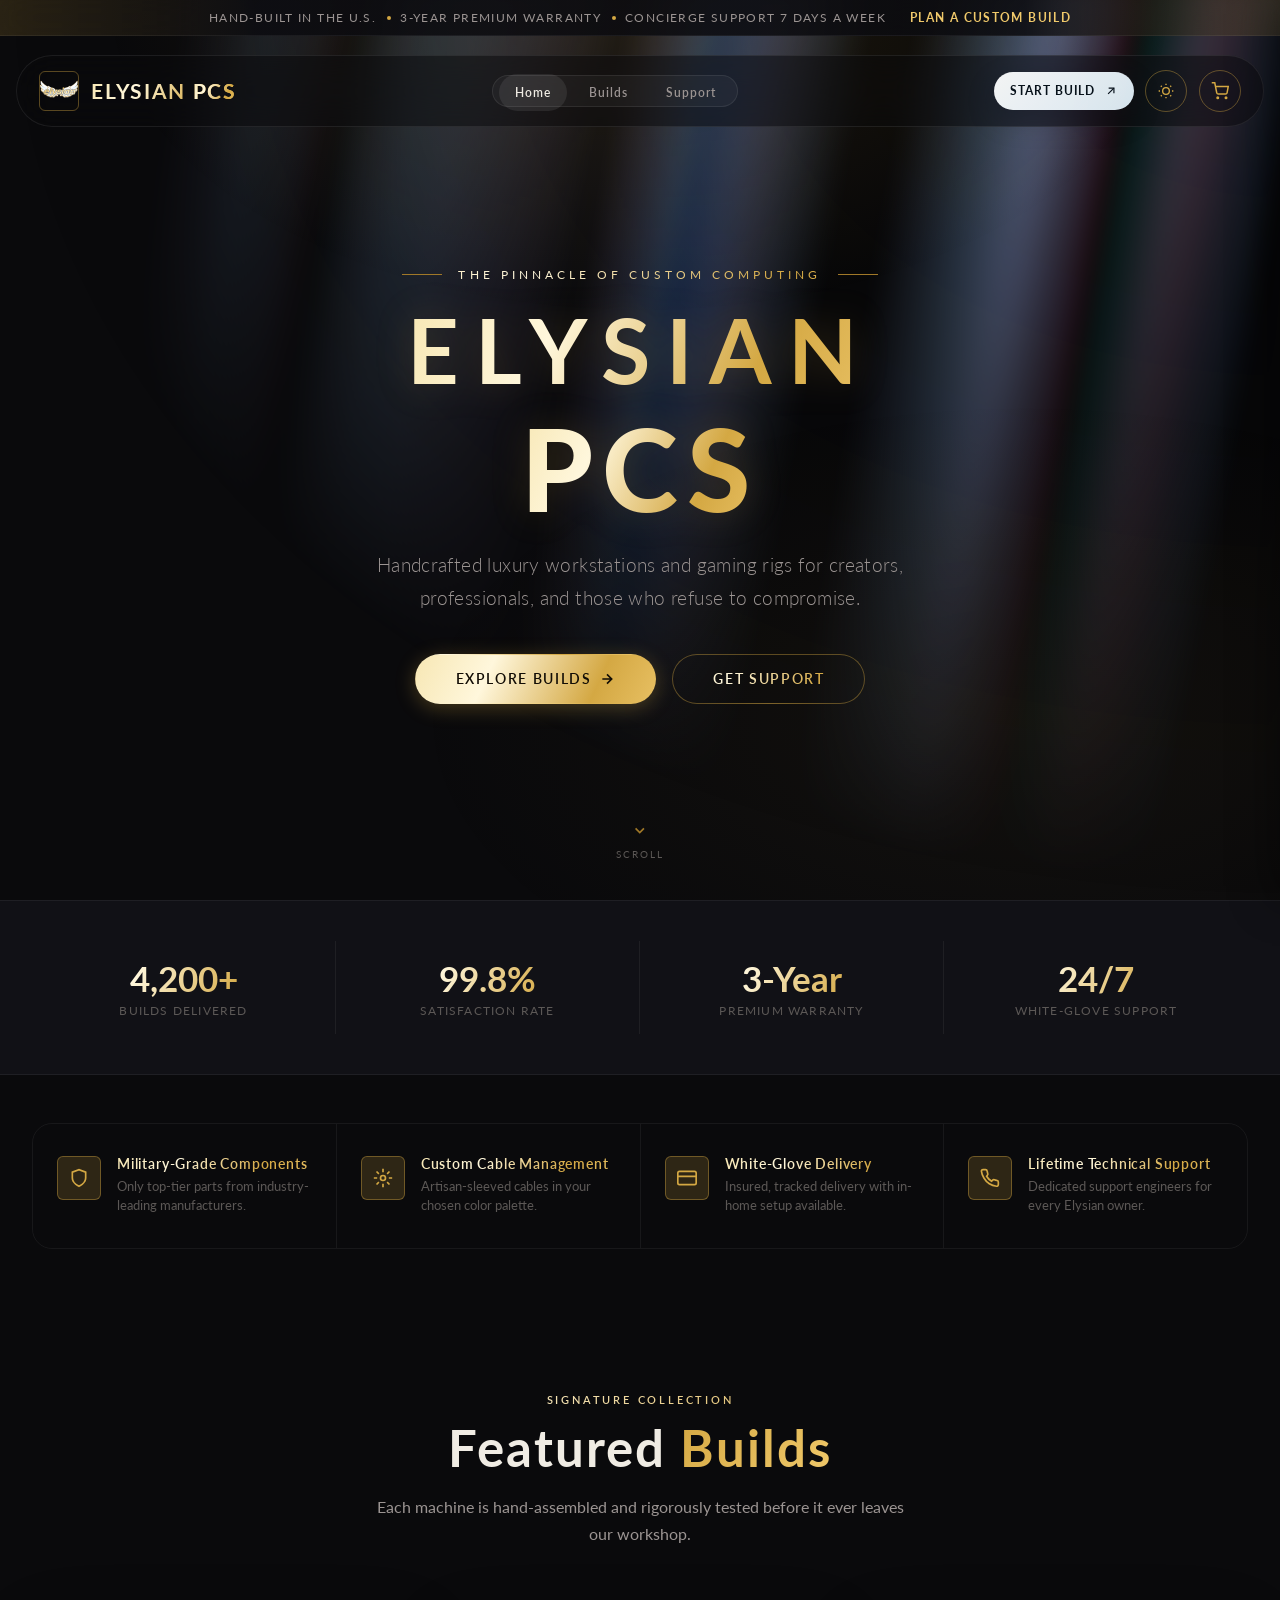
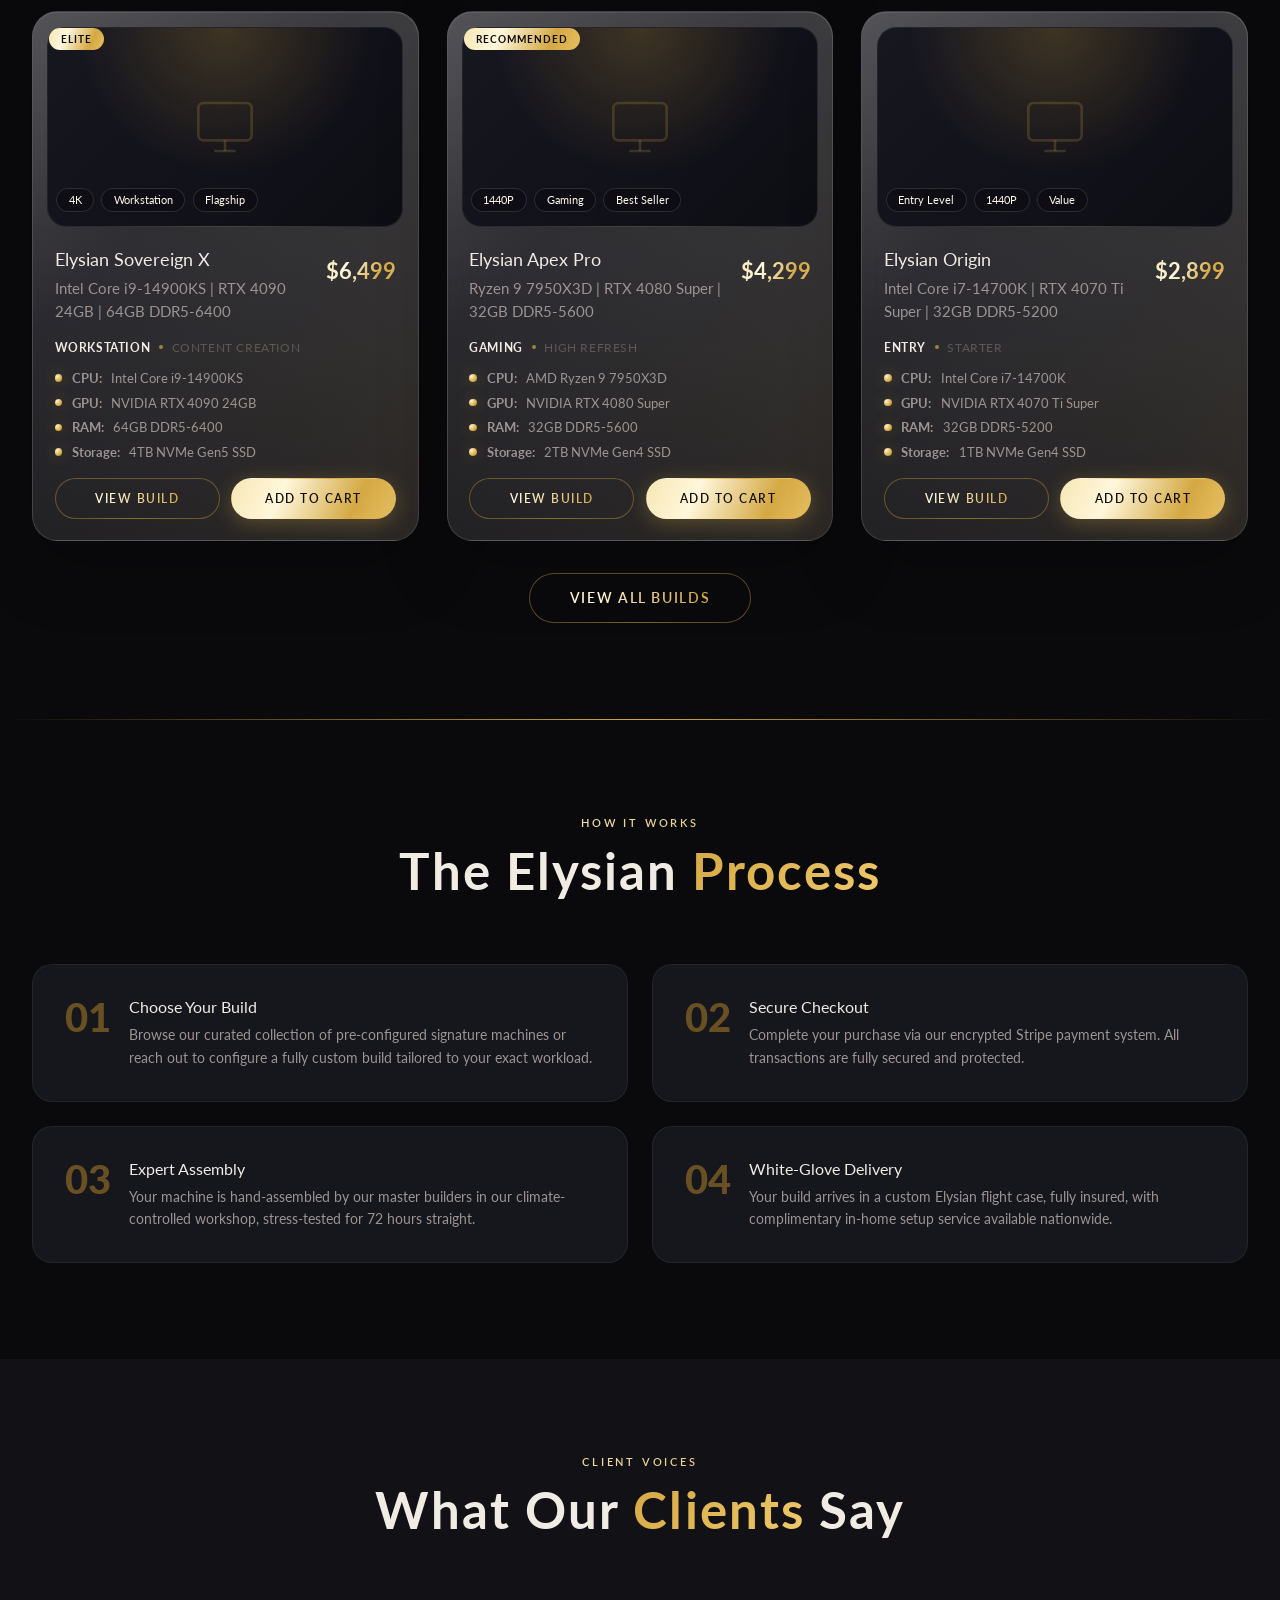
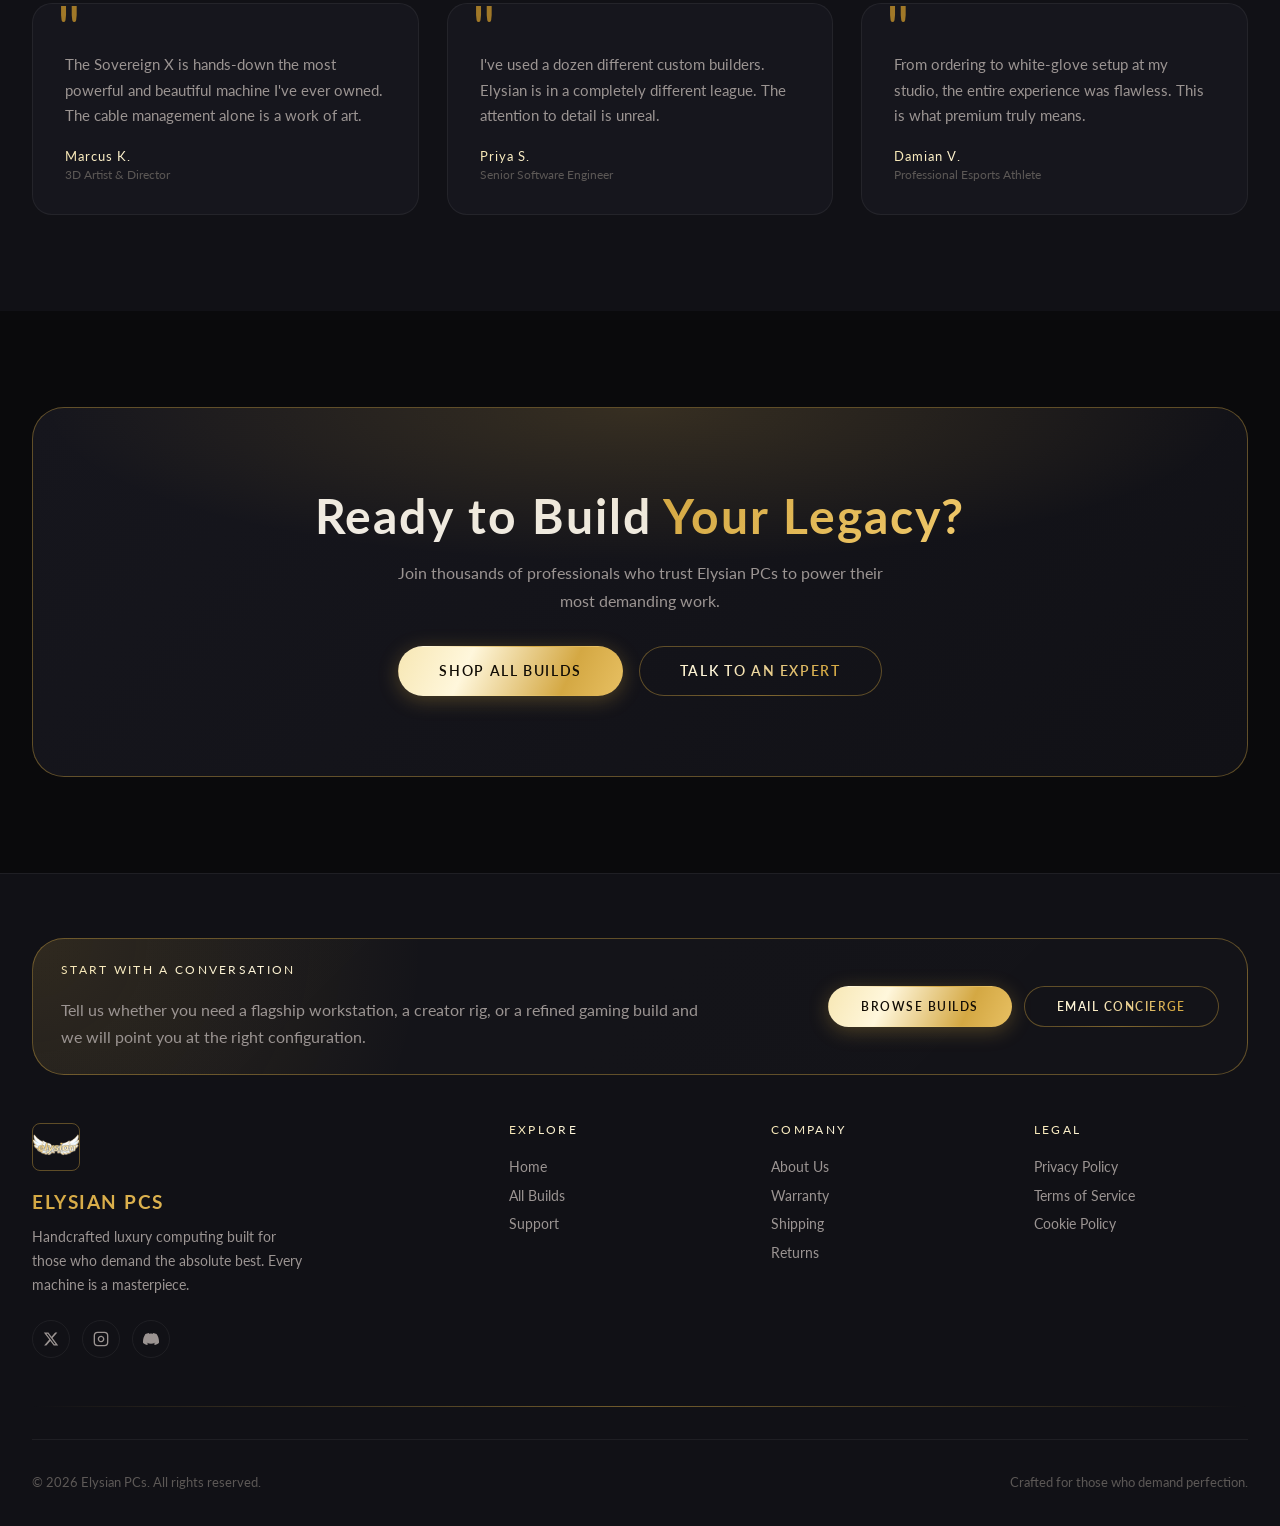
==== files/index.html @ 21370bb6 "Flatten repo root for Pages deployment" ====
<!DOCTYPE html>
<html lang="en" data-theme="dark">
<head>
  <meta charset="UTF-8">
  <meta name="viewport" content="width=device-width, initial-scale=1.0">
  <meta name="description" content="Elysian PCs — Luxury custom computers built for those who demand the absolute best.">
  <title>Elysian PCs — Luxury Custom Computers</title>

  <!-- Fonts -->
  <link rel="preconnect" href="https://fonts.googleapis.com">
  <link rel="preconnect" href="https://fonts.gstatic.com" crossorigin>
  <link href="https://fonts.googleapis.com/css2?family=Lato:wght@400;700;900&display=swap" rel="stylesheet">

  <!-- Animate.css -->
  <link rel="stylesheet" href="https://cdnjs.cloudflare.com/ajax/libs/animate.css/4.1.1/animate.min.css">

  <!-- Styles -->
  <link rel="stylesheet" href="style.css">

  <style>
    /* ── Index-Specific Styles ── */
    .hero { padding-top: 72px; }
    .hero-title-wave {
      display: inline-flex;
      flex-direction: column;
      align-items: center;
      gap: 0.15em;
    }
    .hero-title-wave .hero-title-top,
    .hero-title-wave .hero-title-main {
      display: block;
      background: linear-gradient(115deg, #f7e7b4 0%, #fff7dc 14%, #d4a843 34%, #f2cd74 52%, #8d6818 74%, #fff0c4 100%);
      background-size: 220% 220%;
      -webkit-background-clip: text;
      -webkit-text-fill-color: transparent;
      background-clip: text;
      filter: drop-shadow(0 0 18px rgba(212, 168, 67, 0.18));
      animation: heroWaveGold 8s ease-in-out infinite;
    }
    .hero-title-wave .hero-title-top {
      font-size: clamp(2.7rem, 7vw, 6rem);
      font-weight: 700;
      letter-spacing: 0.18em;
      text-transform: uppercase;
    }
    .hero-title-wave .hero-title-main {
      font-size: clamp(3.4rem, 9vw, 8rem);
      font-weight: 900;
      letter-spacing: 0.08em;
      text-transform: uppercase;
    }
    @keyframes heroWaveGold {
      0% { background-position: 0% 50%; }
      50% { background-position: 100% 50%; }
      100% { background-position: 0% 50%; }
    }

    /* Feature Strip */
    .feature-strip {
      display: flex;
      gap: 0;
    }
    .feature-item {
      flex: 1;
      padding: 2rem 1.5rem;
      border-right: 1px solid var(--border-subtle);
      display: flex;
      align-items: flex-start;
      gap: 1rem;
      transition: background var(--transition);
    }
    .feature-item:last-child { border-right: none; }
    .feature-item:hover { background: var(--bg-card); }
    .feature-icon {
      width: 44px; height: 44px;
      border-radius: var(--radius-sm);
      background: var(--gold-glow);
      border: 1px solid var(--border-gold);
      display: flex; align-items: center; justify-content: center;
      color: var(--gold-pure);
      flex-shrink: 0;
      font-size: 1.1rem;
    }
    .feature-title {
      font-family: var(--font-display);
      font-size: 0.85rem;
      font-weight: 600;
      letter-spacing: 0.06em;
      margin-bottom: 0.3rem;
    }
    .feature-text {
      font-size: 0.82rem;
      color: var(--text-muted);
      line-height: 1.5;
    }

    /* Featured Builds Preview */
    .builds-preview .pc-card {
      max-width: 100%;
      position: relative;
      overflow: hidden;
      border-radius: 1.6rem;
      background:
        linear-gradient(180deg, rgba(255,255,255,0.18), rgba(255,255,255,0.05)),
        var(--bg-glass);
      border: 1px solid rgba(255,255,255,0.16);
      box-shadow:
        0 24px 70px rgba(0,0,0,0.22),
        inset 0 1px 0 rgba(255,255,255,0.08);
      backdrop-filter: blur(18px);
      -webkit-backdrop-filter: blur(18px);
    }
    [data-theme="light"] .builds-preview .pc-card {
      background:
        linear-gradient(180deg, rgba(255,255,255,0.92), rgba(255,255,255,0.7)),
        rgba(255,255,255,0.74);
      border-color: rgba(122, 90, 18, 0.16);
      box-shadow:
        0 18px 52px rgba(148, 116, 38, 0.12),
        inset 0 1px 0 rgba(255,255,255,0.6);
    }
    .builds-preview .pc-card::before {
      content: '';
      position: absolute;
      inset: 0;
      background: linear-gradient(135deg, rgba(255,255,255,0.12), transparent 35%, rgba(212,168,67,0.08) 100%);
      pointer-events: none;
    }
    .builds-preview .pc-card-media {
      position: relative;
      padding: 0.9rem 0.9rem 0;
    }
    .builds-preview .pc-card-visual {
      width: 100%;
      aspect-ratio: 16 / 9;
      border-radius: 1.2rem;
      overflow: hidden;
      display: flex;
      align-items: center;
      justify-content: center;
      border: 1px solid rgba(255,255,255,0.08);
      background:
        radial-gradient(circle at top, rgba(212,168,67,0.22), transparent 55%),
        linear-gradient(135deg,#171720,#0d0d14);
    }
    [data-theme="light"] .builds-preview .pc-card-visual {
      border-color: rgba(122, 90, 18, 0.14);
      background:
        radial-gradient(circle at top, rgba(212,168,67,0.18), transparent 55%),
        linear-gradient(135deg,#fcf5e7,#efe3c4);
    }
    .builds-preview .pc-card-tags {
      position: absolute;
      left: 1.45rem;
      bottom: 0.95rem;
      z-index: 11;
      display: flex;
      flex-wrap: wrap;
      gap: 0.45rem;
      max-width: calc(100% - 3rem);
    }
    .builds-preview .pc-card-tag {
      display: inline-flex;
      align-items: center;
      justify-content: center;
      padding: 0.34rem 0.72rem;
      border-radius: 999px;
      border: 1px solid rgba(255,255,255,0.12);
      background: rgba(12, 10, 16, 0.45);
      color: #fff8ea;
      font-size: 0.7rem;
      line-height: 1;
      backdrop-filter: blur(8px);
    }
    [data-theme="light"] .builds-preview .pc-card-tag {
      background: rgba(255,255,255,0.7);
      color: #5d430f;
      border-color: rgba(122, 90, 18, 0.12);
    }
    .builds-preview .pc-card .card-body {
      position: relative;
      z-index: 2;
      padding: 1.35rem;
      display: flex;
      flex-direction: column;
      gap: 0.95rem;
    }
    .builds-preview .pc-card-topline {
      display: flex;
      gap: 1rem;
      justify-content: space-between;
      align-items: flex-start;
    }
    .builds-preview .pc-card-summary {
      margin: 0.45rem 0 0;
      font-size: 0.93rem;
      line-height: 1.55;
      color: var(--text-secondary);
      display: -webkit-box;
      -webkit-line-clamp: 2;
      -webkit-box-orient: vertical;
      overflow: hidden;
    }
    .builds-preview .pc-card-meta {
      display: flex;
      flex-wrap: wrap;
      align-items: center;
      gap: 0.55rem;
      padding-top: 0.1rem;
      font-size: 0.74rem;
      color: var(--text-muted);
      letter-spacing: 0.05em;
      text-transform: uppercase;
    }
    .builds-preview .pc-card-category {
      font-weight: 700;
      color: var(--text-primary);
    }
    .builds-preview .pc-card-meta-dot {
      width: 4px;
      height: 4px;
      border-radius: 50%;
      background: rgba(212,168,67,0.7);
    }
    .builds-preview .pc-card-specs {
      list-style: none;
      margin: 0;
      display: grid;
      gap: 0.55rem;
    }
    .builds-preview .pc-card-specs li {
      margin: 0;
      padding: 0;
      display: flex;
      align-items: center;
      gap: 0.6rem;
      font-size: 0.84rem;
      color: var(--text-secondary);
    }
    .builds-preview .pc-card-specs li::before {
      content: '';
      width: 0.48rem;
      height: 0.48rem;
      border-radius: 999px;
      background: radial-gradient(circle at 30% 30%, #fff3cf 0%, var(--gold-pure) 65%, #8b6508 100%);
      box-shadow: 0 0 14px rgba(212,168,67,0.35);
      flex-shrink: 0;
    }
    .builds-preview .pc-card-actions {
      display: flex;
      gap: 0.7rem;
      margin-top: 0.15rem;
    }
    .builds-preview .pc-card-actions .btn {
      flex: 1;
      justify-content: center;
    }

    /* Testimonials */
    .testimonial {
      background: var(--bg-card);
      border: 1px solid var(--border-subtle);
      border-radius: var(--radius-lg);
      padding: 2rem;
      position: relative;
      transition: all var(--transition);
    }
    .testimonial:hover { border-color: var(--border-gold); transform: translateY(-4px); }
    .testimonial::before {
      content: '"';
      position: absolute;
      top: -0.5rem; left: 1.5rem;
      font-family: var(--font-display);
      font-size: 4rem;
      color: var(--gold-dim);
      line-height: 1;
    }
    .testimonial-text {
      font-size: 0.93rem;
      color: var(--text-secondary);
      line-height: 1.7;
      margin-bottom: 1.25rem;
      padding-top: 1rem;
    }
    .testimonial-author {
      font-family: var(--font-display);
      font-size: 0.8rem;
      color: var(--gold-pure);
      letter-spacing: 0.08em;
    }
    .testimonial-role {
      font-size: 0.75rem;
      color: var(--text-muted);
      margin-top: 0.2rem;
    }

    /* CTA Banner */
    .cta-banner {
      background: linear-gradient(135deg, var(--bg-card) 0%, var(--bg-secondary) 100%);
      border: 1px solid var(--border-gold);
      border-radius: var(--radius-xl);
      padding: 5rem 4rem;
      text-align: center;
      position: relative;
      overflow: hidden;
    }
    .cta-banner::before {
      content: '';
      position: absolute;
      inset: 0;
      background: radial-gradient(ellipse 70% 60% at 50% 0%, var(--gold-glow) 0%, transparent 70%);
      pointer-events: none;
    }
    .cta-banner h2 { font-size: clamp(1.8rem, 4vw, 3rem); margin-bottom: 1rem; }
    .cta-banner p { color: var(--text-secondary); max-width: 500px; margin: 0 auto 2rem; }

    /* Process Steps */
    .process-step {
      display: flex;
      gap: 1.5rem;
      align-items: flex-start;
      padding: 2rem;
      background: var(--bg-card);
      border-radius: var(--radius-lg);
      border: 1px solid var(--border-subtle);
      transition: all var(--transition);
    }
    .process-step:hover { border-color: var(--border-gold); }
    .step-number {
      font-family: var(--font-display);
      font-size: 2.5rem;
      font-weight: 900;
      color: var(--gold-dim);
      line-height: 1;
      flex-shrink: 0;
      width: 2.5rem;
      opacity: 0.6;
    }
    .step-title {
      font-family: var(--font-display);
      font-size: 1rem;
      margin-bottom: 0.5rem;
    }
    .step-text { font-size: 0.87rem; color: var(--text-secondary); line-height: 1.6; }
    @media (max-width: 640px) {
      .builds-preview .pc-card-topline {
        flex-direction: column;
      }
      .builds-preview .pc-card-actions {
        flex-direction: column;
      }
    }
  </style>
</head>
<body>

<!-- Injected Partials (nav, loader, cart, particles) -->
<div id="nav-slot"></div>

<div class="page-wrapper">

  <!-- ════════════════════════════════════
       HERO
       ════════════════════════════════════ -->
  <section class="hero">
    <div class="hero-bg-gradient"></div>
    <div class="hero-content animate__animated animate__fadeIn">
      <div class="hero-eyebrow">The Pinnacle of Custom Computing</div>
      <h1 class="hero-title hero-title-wave">
        <span class="hero-title-top">Elysian</span>
        <span class="hero-title-main">Pcs</span>
      </h1>
      <p class="hero-subtitle">
        Handcrafted luxury workstations and gaming rigs for creators, professionals, and those who refuse to compromise.
      </p>
      <div class="hero-actions">
        <a href="builds.html" class="btn btn-primary btn-lg animate__animated animate__slideInUp animate__delay-1s">
          Explore Builds
          <svg width="16" height="16" viewBox="0 0 24 24" fill="none" stroke="currentColor" stroke-width="2.5"><path d="M5 12h14M12 5l7 7-7 7"/></svg>
        </a>
        <a href="support.html" class="btn btn-outline btn-lg animate__animated animate__slideInUp animate__delay-1s">
          Get Support
        </a>
      </div>
    </div>
    <div class="scroll-indicator">
      <svg width="20" height="20" viewBox="0 0 24 24" fill="none" stroke="currentColor" stroke-width="2">
        <path d="M7 10l5 5 5-5"/>
      </svg>
      Scroll
    </div>
  </section>

  <!-- ════════════════════════════════════
       STATS BAR
       ════════════════════════════════════ -->
  <div class="stats-bar reveal">
    <div class="container">
      <div class="stats-grid">
        <div class="stat-item">
          <span class="stat-number">4,200+</span>
          <span class="stat-label">Builds Delivered</span>
        </div>
        <div class="stat-item">
          <span class="stat-number">99.8%</span>
          <span class="stat-label">Satisfaction Rate</span>
        </div>
        <div class="stat-item">
          <span class="stat-number">3-Year</span>
          <span class="stat-label">Premium Warranty</span>
        </div>
        <div class="stat-item">
          <span class="stat-number">24/7</span>
          <span class="stat-label">White-Glove Support</span>
        </div>
      </div>
    </div>
  </div>

  <!-- ════════════════════════════════════
       FEATURE STRIP
       ════════════════════════════════════ -->
  <div class="container reveal" style="margin: 3rem auto;">
    <div class="feature-strip" style="border:1px solid var(--border-subtle); border-radius: var(--radius-lg); overflow:hidden;">
      <div class="feature-item">
        <div class="feature-icon">
          <svg width="20" height="20" viewBox="0 0 24 24" fill="none" stroke="currentColor" stroke-width="2"><path d="M12 22s8-4 8-10V5l-8-3-8 3v7c0 6 8 10 8 10z"/></svg>
        </div>
        <div>
          <div class="feature-title">Military-Grade Components</div>
          <div class="feature-text">Only top-tier parts from industry-leading manufacturers.</div>
        </div>
      </div>
      <div class="feature-item">
        <div class="feature-icon">
          <svg width="20" height="20" viewBox="0 0 24 24" fill="none" stroke="currentColor" stroke-width="2"><circle cx="12" cy="12" r="3"/><path d="M12 1v4M12 19v4M4.22 4.22l2.83 2.83M16.95 16.95l2.83 2.83M1 12h4M19 12h4M4.22 19.78l2.83-2.83M16.95 7.05l2.83-2.83"/></svg>
        </div>
        <div>
          <div class="feature-title">Custom Cable Management</div>
          <div class="feature-text">Artisan-sleeved cables in your chosen color palette.</div>
        </div>
      </div>
      <div class="feature-item">
        <div class="feature-icon">
          <svg width="20" height="20" viewBox="0 0 24 24" fill="none" stroke="currentColor" stroke-width="2"><rect x="1" y="4" width="22" height="16" rx="2" ry="2"/><line x1="1" y1="10" x2="23" y2="10"/></svg>
        </div>
        <div>
          <div class="feature-title">White-Glove Delivery</div>
          <div class="feature-text">Insured, tracked delivery with in-home setup available.</div>
        </div>
      </div>
      <div class="feature-item">
        <div class="feature-icon">
          <svg width="20" height="20" viewBox="0 0 24 24" fill="none" stroke="currentColor" stroke-width="2"><path d="M22 16.92v3a2 2 0 0 1-2.18 2 19.79 19.79 0 0 1-8.63-3.07A19.5 19.5 0 0 1 4.69 12 19.79 19.79 0 0 1 1.61 3.56 2 2 0 0 1 3.58 2h3a2 2 0 0 1 2 1.72c.127.96.361 1.903.7 2.81a2 2 0 0 1-.45 2.11L7.91 9.91a16 16 0 0 0 6 6l1.27-1.27a2 2 0 0 1 2.11-.45c.907.339 1.85.573 2.81.7A2 2 0 0 1 22 16.92z"/></svg>
        </div>
        <div>
          <div class="feature-title">Lifetime Technical Support</div>
          <div class="feature-text">Dedicated support engineers for every Elysian owner.</div>
        </div>
      </div>
    </div>
  </div>

  <!-- ════════════════════════════════════
       FEATURED BUILDS
       ════════════════════════════════════ -->
  <section class="section builds-preview">
    <div class="container">
      <div class="section-header reveal">
        <span class="section-eyebrow">Signature Collection</span>
        <h2 class="section-title">Featured <span class="text-gold">Builds</span></h2>
        <p class="section-subtitle">Each machine is hand-assembled and rigorously tested before it ever leaves our workshop.</p>
      </div>

      <div class="grid-3" id="featured-builds-grid">
        <!-- Placeholder cards until KV data loads -->
        <div class="card pc-card reveal delay-1">
          <div class="pc-card-media">
            <div class="pc-card-visual">
              <svg width="64" height="64" viewBox="0 0 24 24" fill="none" stroke="rgba(212,168,67,0.2)" stroke-width="1"><rect x="2" y="3" width="20" height="14" rx="2"/><line x1="8" y1="21" x2="16" y2="21"/><line x1="12" y1="17" x2="12" y2="21"/></svg>
            </div>
            <div class="pc-card-tags">
              <span class="pc-card-tag">4K</span>
              <span class="pc-card-tag">Workstation</span>
              <span class="pc-card-tag">Flagship</span>
            </div>
          </div>
          <div class="pc-card-badge">Elite</div>
          <div class="card-body">
            <div class="pc-card-topline">
              <div>
                <div class="pc-card-title">Elysian Sovereign X</div>
                <p class="pc-card-summary">Intel Core i9-14900KS | RTX 4090 24GB | 64GB DDR5-6400</p>
              </div>
              <div class="pc-card-price">$6,499</div>
            </div>
            <div class="pc-card-meta">
              <span class="pc-card-category">Workstation</span>
              <span class="pc-card-meta-dot"></span>
              <span>Content Creation</span>
            </div>
            <ul class="pc-card-specs">
              <li><strong>CPU:</strong> Intel Core i9-14900KS</li>
              <li><strong>GPU:</strong> NVIDIA RTX 4090 24GB</li>
              <li><strong>RAM:</strong> 64GB DDR5-6400</li>
              <li><strong>Storage:</strong> 4TB NVMe Gen5 SSD</li>
            </ul>
            <div class="pc-card-actions">
              <a href="builds.html" class="btn btn-outline btn-full">View Build</a>
              <button class="btn btn-primary btn-full" onclick="Cart.add({id:'sovereign-x',name:'Elysian Sovereign X',price:6499})">
                Add to Cart
              </button>
            </div>
          </div>
        </div>

        <div class="card pc-card reveal delay-2">
          <div class="pc-card-media">
            <div class="pc-card-visual">
              <svg width="64" height="64" viewBox="0 0 24 24" fill="none" stroke="rgba(212,168,67,0.2)" stroke-width="1"><rect x="2" y="3" width="20" height="14" rx="2"/><line x1="8" y1="21" x2="16" y2="21"/><line x1="12" y1="17" x2="12" y2="21"/></svg>
            </div>
            <div class="pc-card-tags">
              <span class="pc-card-tag">1440P</span>
              <span class="pc-card-tag">Gaming</span>
              <span class="pc-card-tag">Best Seller</span>
            </div>
          </div>
          <div class="pc-card-badge">Recommended</div>
          <div class="card-body">
            <div class="pc-card-topline">
              <div>
                <div class="pc-card-title">Elysian Apex Pro</div>
                <p class="pc-card-summary">Ryzen 9 7950X3D | RTX 4080 Super | 32GB DDR5-5600</p>
              </div>
              <div class="pc-card-price">$4,299</div>
            </div>
            <div class="pc-card-meta">
              <span class="pc-card-category">Gaming</span>
              <span class="pc-card-meta-dot"></span>
              <span>High Refresh</span>
            </div>
            <ul class="pc-card-specs">
              <li><strong>CPU:</strong> AMD Ryzen 9 7950X3D</li>
              <li><strong>GPU:</strong> NVIDIA RTX 4080 Super</li>
              <li><strong>RAM:</strong> 32GB DDR5-5600</li>
              <li><strong>Storage:</strong> 2TB NVMe Gen4 SSD</li>
            </ul>
            <div class="pc-card-actions">
              <a href="builds.html" class="btn btn-outline btn-full">View Build</a>
              <button class="btn btn-primary btn-full" onclick="Cart.add({id:'apex-pro',name:'Elysian Apex Pro',price:4299})">
                Add to Cart
              </button>
            </div>
          </div>
        </div>

        <div class="card pc-card reveal delay-3">
          <div class="pc-card-media">
            <div class="pc-card-visual">
              <svg width="64" height="64" viewBox="0 0 24 24" fill="none" stroke="rgba(212,168,67,0.2)" stroke-width="1"><rect x="2" y="3" width="20" height="14" rx="2"/><line x1="8" y1="21" x2="16" y2="21"/><line x1="12" y1="17" x2="12" y2="21"/></svg>
            </div>
            <div class="pc-card-tags">
              <span class="pc-card-tag">Entry Level</span>
              <span class="pc-card-tag">1440P</span>
              <span class="pc-card-tag">Value</span>
            </div>
          </div>
          <div class="card-body">
            <div class="pc-card-topline">
              <div>
                <div class="pc-card-title">Elysian Origin</div>
                <p class="pc-card-summary">Intel Core i7-14700K | RTX 4070 Ti Super | 32GB DDR5-5200</p>
              </div>
              <div class="pc-card-price">$2,899</div>
            </div>
            <div class="pc-card-meta">
              <span class="pc-card-category">Entry</span>
              <span class="pc-card-meta-dot"></span>
              <span>Starter</span>
            </div>
            <ul class="pc-card-specs">
              <li><strong>CPU:</strong> Intel Core i7-14700K</li>
              <li><strong>GPU:</strong> NVIDIA RTX 4070 Ti Super</li>
              <li><strong>RAM:</strong> 32GB DDR5-5200</li>
              <li><strong>Storage:</strong> 1TB NVMe Gen4 SSD</li>
            </ul>
            <div class="pc-card-actions">
              <a href="builds.html" class="btn btn-outline btn-full">View Build</a>
              <button class="btn btn-primary btn-full" onclick="Cart.add({id:'origin',name:'Elysian Origin',price:2899})">
                Add to Cart
              </button>
            </div>
          </div>
        </div>
      </div>

      <div class="text-center mt-4 reveal">
        <a href="builds.html" class="btn btn-outline btn-lg">View All Builds</a>
      </div>
    </div>
  </section>

  <div class="gold-divider container reveal"></div>

  <!-- ════════════════════════════════════
       PROCESS
       ════════════════════════════════════ -->
  <section class="section">
    <div class="container">
      <div class="section-header reveal">
        <span class="section-eyebrow">How It Works</span>
        <h2 class="section-title">The Elysian <span class="text-gold">Process</span></h2>
      </div>
      <div class="grid-2" style="gap:1.5rem;">
        <div class="process-step reveal delay-1">
          <div class="step-number">01</div>
          <div>
            <div class="step-title">Choose Your Build</div>
            <div class="step-text">Browse our curated collection of pre-configured signature machines or reach out to configure a fully custom build tailored to your exact workload.</div>
          </div>
        </div>
        <div class="process-step reveal delay-2">
          <div class="step-number">02</div>
          <div>
            <div class="step-title">Secure Checkout</div>
            <div class="step-text">Complete your purchase via our encrypted Stripe payment system. All transactions are fully secured and protected.</div>
          </div>
        </div>
        <div class="process-step reveal delay-3">
          <div class="step-number">03</div>
          <div>
            <div class="step-title">Expert Assembly</div>
            <div class="step-text">Your machine is hand-assembled by our master builders in our climate-controlled workshop, stress-tested for 72 hours straight.</div>
          </div>
        </div>
        <div class="process-step reveal delay-4">
          <div class="step-number">04</div>
          <div>
            <div class="step-title">White-Glove Delivery</div>
            <div class="step-text">Your build arrives in a custom Elysian flight case, fully insured, with complimentary in-home setup service available nationwide.</div>
          </div>
        </div>
      </div>
    </div>
  </section>

  <!-- ════════════════════════════════════
       TESTIMONIALS
       ════════════════════════════════════ -->
  <section class="section" style="background: var(--bg-secondary);">
    <div class="container">
      <div class="section-header reveal">
        <span class="section-eyebrow">Client Voices</span>
        <h2 class="section-title">What Our <span class="text-gold">Clients</span> Say</h2>
      </div>
      <div class="grid-3">
        <div class="testimonial reveal delay-1">
          <p class="testimonial-text">The Sovereign X is hands-down the most powerful and beautiful machine I've ever owned. The cable management alone is a work of art.</p>
          <div class="testimonial-author">Marcus K.</div>
          <div class="testimonial-role">3D Artist & Director</div>
        </div>
        <div class="testimonial reveal delay-2">
          <p class="testimonial-text">I've used a dozen different custom builders. Elysian is in a completely different league. The attention to detail is unreal.</p>
          <div class="testimonial-author">Priya S.</div>
          <div class="testimonial-role">Senior Software Engineer</div>
        </div>
        <div class="testimonial reveal delay-3">
          <p class="testimonial-text">From ordering to white-glove setup at my studio, the entire experience was flawless. This is what premium truly means.</p>
          <div class="testimonial-author">Damian V.</div>
          <div class="testimonial-role">Professional Esports Athlete</div>
        </div>
      </div>
    </div>
  </section>

  <!-- ════════════════════════════════════
       CTA BANNER
       ════════════════════════════════════ -->
  <section class="section">
    <div class="container reveal">
      <div class="cta-banner">
        <h2>Ready to Build <span class="text-gold">Your Legacy?</span></h2>
        <p>Join thousands of professionals who trust Elysian PCs to power their most demanding work.</p>
        <div class="hero-actions">
          <a href="builds.html" class="btn btn-primary btn-lg">Shop All Builds</a>
          <a href="support.html" class="btn btn-outline btn-lg">Talk to an Expert</a>
        </div>
      </div>
    </div>
  </section>

</div><!-- /page-wrapper -->

<!-- Footer -->
<div id="footer-slot"></div>

<!-- Scripts -->
<script src="partials.js"></script>
<script src="main.js"></script>
</body>
</html>
---- files/style.css ----
/* ============================================================
   ELYSIAN PCS — GLOBAL STYLESHEET
   Dark & Gold Luxury Theme Framework
   ============================================================ */

@import url('https://fonts.googleapis.com/css2?family=Lato:wght@400;700;900&display=swap');

/* ── CSS Variables ── */
:root {
  /* Core Palette — Dark Mode (default) */
  --bg-primary:     #0a0a0c;
  --bg-secondary:   #111116;
  --bg-card:        #16161d;
  --bg-card-hover:  #1c1c26;
  --bg-glass:       rgba(22, 22, 29, 0.72);

  --gold-pure:      #d4a843;
  --gold-light:     #f0c96b;
  --gold-dim:       #a07828;
  --gold-glow:      rgba(212, 168, 67, 0.18);
  --gold-border:    rgba(212, 168, 67, 0.35);

  --text-primary:   #f0ece4;
  --text-secondary: #9b9492;
  --text-muted:     #5c5856;

  --accent-red:     #c0392b;
  --accent-blue:    #2980b9;
  --success:        #27ae60;

  /* Surfaces */
  --border-subtle:  rgba(255,255,255,0.06);
  --border-gold:    rgba(212, 168, 67, 0.4);
  --shadow-deep:    0 24px 80px rgba(0,0,0,0.7);
  --shadow-card:    0 8px 32px rgba(0,0,0,0.5);
  --shadow-gold:    0 0 40px rgba(212, 168, 67, 0.25);

  /* Typography */
  --font-display:   'Lato', sans-serif;
  --font-body:      'Lato', sans-serif;

  /* Transitions */
  --ease-gold:      cubic-bezier(0.23, 1, 0.32, 1);
  --transition:     0.3s var(--ease-gold);

  /* Radii */
  --radius-sm:      6px;
  --radius-md:      12px;
  --radius-lg:      20px;
  --radius-xl:      32px;
}

/* ── Light Mode Override ── */
[data-theme="light"] {
  --bg-primary:     #f5f0e8;
  --bg-secondary:   #ede8de;
  --bg-card:        #ffffff;
  --bg-card-hover:  #faf6ef;
  --bg-glass:       rgba(255, 252, 245, 0.85);

  --gold-pure:      #b8860b;
  --gold-light:     #d4a843;
  --gold-dim:       #8b6508;
  --gold-glow:      rgba(184, 134, 11, 0.12);
  --gold-border:    rgba(184, 134, 11, 0.3);

  --text-primary:   #1a1710;
  --text-secondary: #5a5248;
  --text-muted:     #9b9186;

  --border-subtle:  rgba(0,0,0,0.08);
  --border-gold:    rgba(184, 134, 11, 0.35);
  --shadow-deep:    0 24px 80px rgba(0,0,0,0.15);
  --shadow-card:    0 8px 32px rgba(0,0,0,0.08);
  --shadow-gold:    0 0 40px rgba(184, 134, 11, 0.15);
}

[data-theme="light"] .site-ribbon {
  background: linear-gradient(90deg, rgba(184, 134, 11, 0.14), rgba(255,255,255,0.92) 18%, rgba(255,255,255,0.92) 82%, rgba(184, 134, 11, 0.14));
  border-bottom-color: rgba(0,0,0,0.08);
}

[data-theme="light"] .navbar {
  background: rgba(255,255,255,0.72);
  border-color: rgba(0,0,0,0.08);
  box-shadow: 0 18px 60px rgba(65, 44, 15, 0.08);
}

[data-theme="light"] .nav-links {
  background: rgba(184, 134, 11, 0.08);
  border-color: rgba(184, 134, 11, 0.14);
}

[data-theme="light"] .nav-links a:hover,
[data-theme="light"] .nav-links a.active {
  background: rgba(255,255,255,0.92);
  color: var(--text-primary);
}

[data-theme="light"] .theme-toggle,
[data-theme="light"] .cart-btn {
  background: rgba(255,255,255,0.88);
  color: var(--gold-dim);
}

[data-theme="light"] .footer-topband {
  background:
    radial-gradient(circle at top left, rgba(184, 134, 11, 0.14), transparent 32%),
    linear-gradient(135deg, rgba(255,255,255,0.9), rgba(255,255,255,0.72));
}

/* ── Reset & Base ── */
*, *::before, *::after { box-sizing: border-box; margin: 0; padding: 0; }

html {
  scroll-behavior: smooth;
  font-size: 16px;
}

body {
  font-family: var(--font-body);
  background-color: var(--bg-primary);
  color: var(--text-primary);
  min-height: 100vh;
  overflow-x: hidden;
  transition: background-color 0.4s ease, color 0.4s ease;
}

/* ── Aurora Background ── */
#aurora-bg {
  position: fixed;
  inset: 0;
  width: 100%;
  height: 100%;
  pointer-events: none;
  z-index: 0;
  overflow: hidden;
}

/* The animated layer */
#aurora-layer {
  position: absolute;
  inset: -10px;
  opacity: 0.45;
  will-change: transform;
  filter: blur(10px);

  /* Dark mode aurora (default) */
  background-image:
    repeating-linear-gradient(
      100deg,
      #000 0%, #000 7%,
      transparent 10%, transparent 12%,
      #000 16%
    ),
    repeating-linear-gradient(
      100deg,
      #3b82f6 10%,   /* blue-500  */
      #a5b4fc 15%,   /* indigo-300 */
      #93c5fd 20%,   /* blue-300  */
      #c4b5fd 25%,   /* violet-200 */
      #60a5fa 30%    /* blue-400  */
    );
  background-size: 300%, 200%;
  background-position: 50% 50%, 50% 50%;
  animation: aurora 60s linear infinite;

  /* Mask: strong top-right fade like the component */
  -webkit-mask-image: radial-gradient(ellipse at 100% 0%, black 10%, transparent 70%);
  mask-image: radial-gradient(ellipse at 100% 0%, black 10%, transparent 70%);
}

/* After layer — blends for depth */
#aurora-layer::after {
  content: '';
  position: absolute;
  inset: 0;
  background-image:
    repeating-linear-gradient(
      100deg,
      #000 0%, #000 7%,
      transparent 10%, transparent 12%,
      #000 16%
    ),
    repeating-linear-gradient(
      100deg,
      #3b82f6 10%,
      #a5b4fc 15%,
      #93c5fd 20%,
      #c4b5fd 25%,
      #60a5fa 30%
    );
  background-size: 200%, 100%;
  background-attachment: fixed;
  animation: aurora 60s linear infinite;
  mix-blend-mode: difference;
}

/* ── Light mode aurora ── */
[data-theme="light"] #aurora-layer {
  opacity: 0.25;
  filter: blur(10px) invert(1);
  background-image:
    repeating-linear-gradient(
      100deg,
      #fff 0%, #fff 7%,
      transparent 10%, transparent 12%,
      #fff 16%
    ),
    repeating-linear-gradient(
      100deg,
      #3b82f6 10%,
      #a5b4fc 15%,
      #93c5fd 20%,
      #c4b5fd 25%,
      #60a5fa 30%
    );
}

[data-theme="light"] #aurora-layer::after {
  background-image:
    repeating-linear-gradient(
      100deg,
      #fff 0%, #fff 7%,
      transparent 10%, transparent 12%,
      #fff 16%
    ),
    repeating-linear-gradient(
      100deg,
      #3b82f6 10%,
      #a5b4fc 15%,
      #93c5fd 20%,
      #c4b5fd 25%,
      #60a5fa 30%
    );
}

/* ── Keyframes ── */
@keyframes aurora {
  from { background-position: 50% 50%, 50% 50%; }
  to   { background-position: 350% 50%, 350% 50%; }
}

/* ── Page Wrapper ── */
.page-wrapper {
  position: relative;
  z-index: 1;
}

.site-ribbon {
  position: fixed;
  top: 0;
  left: 0;
  right: 0;
  z-index: 1100;
  border-bottom: 1px solid var(--border-subtle);
  background:
    linear-gradient(90deg, rgba(212, 168, 67, 0.16), rgba(12, 12, 16, 0.88) 20%, rgba(12, 12, 16, 0.88) 80%, rgba(212, 168, 67, 0.16));
  backdrop-filter: blur(18px);
  -webkit-backdrop-filter: blur(18px);
}

.site-ribbon-inner {
  max-width: 1280px;
  margin: 0 auto;
  padding: 0.7rem 2rem;
  display: flex;
  align-items: center;
  justify-content: center;
  gap: 1.5rem;
  flex-wrap: wrap;
  color: var(--text-secondary);
  font-size: 0.72rem;
  letter-spacing: 0.12em;
  text-transform: uppercase;
}

.site-ribbon-inner span {
  position: relative;
}

.site-ribbon-inner span:not(:first-child)::before {
  content: '';
  position: absolute;
  left: -0.8rem;
  top: 50%;
  width: 4px;
  height: 4px;
  border-radius: 50%;
  background: var(--gold-pure);
  transform: translateY(-50%);
}

.site-ribbon-inner a {
  color: var(--gold-light);
  font-weight: 700;
}

/* ── Scrollbar ── */
::-webkit-scrollbar { width: 6px; }
::-webkit-scrollbar-track { background: var(--bg-primary); }
::-webkit-scrollbar-thumb { background: var(--gold-dim); border-radius: 3px; }
::-webkit-scrollbar-thumb:hover { background: var(--gold-pure); }

/* ── Typography ── */
h1, h2, h3, h4 {
  font-family: var(--font-display);
  font-weight: 700;
  line-height: 1.15;
  letter-spacing: 0.04em;
}

p { line-height: 1.7; }

a {
  color: var(--gold-pure);
  text-decoration: none;
  transition: color var(--transition);
}
a:hover { color: var(--gold-light); }

/* ── Gold Gradient Text ── */
.text-gold {
  background: linear-gradient(135deg, var(--gold-pure), var(--gold-light));
  -webkit-background-clip: text;
  -webkit-text-fill-color: transparent;
  background-clip: text;
}

[data-theme="light"] .text-gold {
  background: linear-gradient(135deg, #7b5a12, #c8951b, #f0c96b);
  -webkit-background-clip: text;
  -webkit-text-fill-color: transparent;
  background-clip: text;
}

:root {
  --gold-wave-gradient: linear-gradient(115deg, #f7e7b4 0%, #fff7dc 14%, #d4a843 34%, #f2cd74 52%, #8d6818 74%, #fff0c4 100%);
}

[data-theme="light"] {
  --gold-wave-gradient: linear-gradient(115deg, #6f5311 0%, #a97912 18%, #d4a843 42%, #f2cd74 64%, #7b5a12 82%, #fff3cf 100%);
}

@keyframes goldWaveShift {
  0% { background-position: 0% 50%; }
  50% { background-position: 100% 50%; }
  100% { background-position: 0% 50%; }
}
/* ── Dividers ── */
.gold-divider {
  height: 1px;
  background: linear-gradient(90deg, transparent, var(--gold-pure), transparent);
  margin: 2rem 0;
  opacity: 0.5;
}

/* ============================================================
   NAVIGATION
   ============================================================ */
.navbar {
  position: fixed;
  top: 41px; left: 0; right: 0;
  z-index: 1000;
  padding: 0 1.4rem;
  height: 72px;
  display: flex;
  align-items: center;
  justify-content: space-between;
  background: rgba(10, 10, 12, 0.52);
  backdrop-filter: blur(20px) saturate(1.4);
  -webkit-backdrop-filter: blur(20px) saturate(1.4);
  border: 1px solid rgba(255,255,255,0.08);
  border-radius: 999px;
  max-width: min(1280px, calc(100% - 2rem));
  margin: 0.85rem auto 0;
  transition: all var(--transition);
}

.navbar.scrolled {
  height: 60px;
  box-shadow: var(--shadow-deep);
}

.nav-logo {
  display: flex;
  align-items: center;
  gap: 0.75rem;
  font-family: var(--font-display);
  font-size: 1.3rem;
  font-weight: 700;
  color: var(--text-primary);
  letter-spacing: 0.08em;
  text-decoration: none;
}

.nav-logo img {
  width: 40px;
  height: 40px;
  object-fit: contain;
  border-radius: 6px;
  border: 1px solid var(--border-gold);
}

.nav-logo span { color: var(--gold-pure); }

.nav-links {
  display: flex;
  align-items: center;
  gap: 0.4rem;
  list-style: none;
  padding: 0.35rem;
  border-radius: 999px;
  border: 1px solid rgba(255,255,255,0.08);
  background: rgba(255,255,255,0.04);
}

.nav-links a {
  font-family: var(--font-body);
  font-size: 0.75rem;
  font-weight: 600;
  letter-spacing: 0.08em;
  color: var(--text-secondary);
  position: relative;
  padding: 0.7rem 1rem;
  border-radius: 999px;
  transition: color var(--transition);
}

.nav-links a::after {
  display: none;
}

.nav-links a:hover,
.nav-links a.active {
  color: var(--text-primary);
  background: rgba(255,255,255,0.08);
}

.nav-actions {
  display: flex;
  align-items: center;
  gap: 0.7rem;
}

.nav-cta {
  display: inline-flex;
  align-items: center;
  gap: 0.55rem;
  padding: 0.72rem 1rem;
  border-radius: 999px;
  background: linear-gradient(135deg, rgba(255,255,255,0.95), rgba(230, 246, 255, 0.92));
  color: #07111a;
  font-size: 0.75rem;
  font-weight: 700;
  letter-spacing: 0.08em;
  text-transform: uppercase;
  box-shadow: 0 10px 30px rgba(0,0,0,0.2);
}

.nav-cta:hover {
  color: #07111a;
  transform: translateY(-1px);
}

/* Theme Toggle */
.theme-toggle {
  width: 42px; height: 42px;
  border-radius: 50%;
  border: 1px solid var(--border-gold);
  background: transparent;
  color: var(--gold-pure);
  cursor: pointer;
  display: flex; align-items: center; justify-content: center;
  font-size: 1.1rem;
  transition: all var(--transition);
}
.theme-toggle:hover {
  background: var(--gold-glow);
  box-shadow: var(--shadow-gold);
}

/* Cart Button */
.cart-btn {
  position: relative;
  width: 42px; height: 42px;
  border-radius: 50%;
  border: 1px solid var(--border-gold);
  background: transparent;
  color: var(--gold-pure);
  cursor: pointer;
  display: flex; align-items: center; justify-content: center;
  font-size: 1.1rem;
  transition: all var(--transition);
}
.cart-btn:hover { background: var(--gold-glow); }
.cart-count {
  position: absolute;
  top: -4px; right: -4px;
  width: 18px; height: 18px;
  background: var(--gold-pure);
  color: var(--bg-primary);
  border-radius: 50%;
  font-size: 0.65rem;
  font-weight: 700;
  display: flex; align-items: center; justify-content: center;
  font-family: var(--font-body);
}

/* Hamburger */
.nav-hamburger {
  display: none;
  flex-direction: column;
  gap: 5px;
  cursor: pointer;
  background: none;
  border: none;
  padding: 4px;
}
.nav-hamburger span {
  display: block;
  width: 24px; height: 2px;
  background: var(--gold-pure);
  border-radius: 2px;
  transition: all var(--transition);
}

/* Mobile Nav */
.nav-mobile {
  display: none;
  position: fixed;
  top: 72px; left: 0; right: 0;
  background: var(--bg-glass);
  backdrop-filter: blur(20px);
  border-bottom: 1px solid var(--border-gold);
  z-index: 999;
  padding: 1.5rem 2rem;
  flex-direction: column;
  gap: 1.5rem;
}
.nav-mobile.open { display: flex; }
.nav-mobile a {
  font-family: var(--font-display);
  font-size: 0.9rem;
  letter-spacing: 0.1em;
  color: var(--text-secondary);
  text-transform: uppercase;
}

/* ============================================================
   BUTTONS — Neon Edition
   Inspired by neon-button component (class-variance-authority)
   Base: rounded-full, relative, overflow-hidden, neon sweep spans
   ============================================================ */

/* ── Base ── */
.btn {
  display: inline-flex;
  align-items: center;
  justify-content: center;
  gap: 0.5rem;
  padding: 0.75rem 2rem;
  border-radius: 100px;              /* rounded-full */
  font-family: var(--font-display);
  font-size: 0.78rem;
  font-weight: 600;
  letter-spacing: 0.12em;
  text-transform: uppercase;
  cursor: pointer;
  transition: all 0.25s cubic-bezier(0.23, 1, 0.32, 1);
  border: 1px solid transparent;
  outline: none;
  position: relative;
  overflow: visible;                 /* allow neon glow to bleed */
  text-decoration: none;
}

/* ── Neon sweep: top edge ── */
.btn::before {
  content: '';
  position: absolute;
  top: 0;
  left: 12.5%;                       /* w-3/4 centered */
  width: 75%;
  height: 1px;
  border-radius: 1px;
  background: linear-gradient(
    90deg,
    transparent,
    var(--btn-neon, rgba(212,168,67,0.9)),
    transparent
  );
  opacity: 0;
  transition: opacity 0.5s ease;
  pointer-events: none;
  z-index: 1;
}

/* ── Neon sweep: bottom edge ── */
.btn::after {
  content: '';
  position: absolute;
  bottom: -1px;
  left: 12.5%;
  width: 75%;
  height: 1px;
  border-radius: 1px;
  background: linear-gradient(
    90deg,
    transparent,
    var(--btn-neon, rgba(212,168,67,0.9)),
    transparent
  );
  opacity: 0.3;
  transition: opacity 0.5s ease;
  pointer-events: none;
  z-index: 1;
}

.btn:hover::before { opacity: 1; }
.btn:hover::after  { opacity: 0.5; }

/* ── Primary — Gold solid ── */
.btn-primary {
  --btn-neon: rgba(255, 220, 120, 0.95);
  background: linear-gradient(135deg, var(--gold-dim), var(--gold-pure));
  color: var(--bg-primary);
  border-color: transparent;
  box-shadow: 0 4px 20px rgba(212, 168, 67, 0.3);
}
.btn-primary:hover {
  background: linear-gradient(135deg, var(--gold-pure), var(--gold-light));
  box-shadow:
    0 8px 32px rgba(212, 168, 67, 0.5),
    0 0 60px rgba(212, 168, 67, 0.15);
  transform: translateY(-2px);
}

/* ── Outline — Gold ghost ── */
.btn-outline {
  --btn-neon: rgba(212, 168, 67, 0.9);
  background: rgba(212, 168, 67, 0.04);
  color: var(--gold-pure);
  border-color: var(--border-gold);
}
.btn-outline:hover {
  background: rgba(212, 168, 67, 0.08);
  border-color: var(--gold-pure);
  box-shadow: 0 0 40px rgba(212, 168, 67, 0.12);
  transform: translateY(-2px);
}

/* ── Ghost — subtle ── */
.btn-ghost {
  --btn-neon: rgba(212, 168, 67, 0.6);
  background: transparent;
  color: var(--text-secondary);
  border-color: var(--border-subtle);
}
.btn-ghost:hover {
  border-color: var(--border-gold);
  color: var(--gold-pure);
  background: var(--gold-glow);
}

/* ── Danger ── */
.btn-danger {
  --btn-neon: rgba(255, 100, 80, 0.9);
  background: var(--accent-red);
  color: #fff;
  border-color: transparent;
}
.btn-danger:hover {
  box-shadow: 0 0 30px rgba(192, 57, 43, 0.4);
}

/* ── Sizes ── */
.btn-lg  { padding: 1rem 2.5rem;    font-size: 0.85rem; }
.btn-sm  { padding: 0.5rem 1.25rem; font-size: 0.72rem; }
.btn-full { width: 100%; }

/* ── Disabled ── */
.btn:disabled {
  opacity: 0.5;
  pointer-events: none;
}

/* ============================================================
   CARDS
   ============================================================ */
.card {
  background: var(--bg-card);
  border: 1px solid var(--border-subtle);
  border-radius: var(--radius-lg);
  overflow: hidden;
  transition: all var(--transition);
}

.card:hover {
  background: var(--bg-card-hover);
  border-color: var(--border-gold);
  transform: translateY(-4px);
  box-shadow: var(--shadow-card), var(--shadow-gold);
}

.card-body { padding: 1.75rem; }

/* PC Product Card */
.pc-card {
  position: relative;
  cursor: pointer;
}

.pc-card-image {
  width: 100%;
  height: 240px;
  object-fit: cover;
  display: block;
  transition: transform 0.6s var(--ease-gold);
}
.pc-card:hover .pc-card-image { transform: scale(1.04); }

.pc-card-badge {
  position: absolute;
  top: 1rem; left: 1rem;
  background: linear-gradient(135deg, var(--gold-dim), var(--gold-pure));
  color: var(--bg-primary);
  font-family: var(--font-display);
  font-size: 0.62rem;
  font-weight: 700;
  letter-spacing: 0.1em;
  text-transform: uppercase;
  padding: 0.3rem 0.75rem;
  border-radius: 20px;
}

.pc-card-title {
  font-family: var(--font-display);
  font-size: 1.1rem;
  margin-bottom: 0.3rem;
  color: var(--text-primary);
}

.pc-card-price {
  font-family: var(--font-display);
  font-size: 1.4rem;
  font-weight: 700;
  color: var(--gold-pure);
  margin: 0.5rem 0;
}

.pc-card-specs {
  list-style: none;
  margin: 0.75rem 0 1.25rem;
}
.pc-card-specs li {
  font-size: 0.82rem;
  color: var(--text-secondary);
  padding: 0.2rem 0;
  display: flex;
  align-items: center;
  gap: 0.5rem;
}
.pc-card-specs li::before {
  content: '▸';
  color: var(--gold-dim);
  font-size: 0.65rem;
}

/* ============================================================
   FORMS
   ============================================================ */
.form-group {
  display: flex;
  flex-direction: column;
  gap: 0.4rem;
  margin-bottom: 1.25rem;
}

.form-label {
  font-family: var(--font-display);
  font-size: 0.7rem;
  font-weight: 600;
  letter-spacing: 0.12em;
  text-transform: uppercase;
  color: var(--text-secondary);
}

.form-control {
  padding: 0.85rem 1.1rem;
  background: var(--bg-secondary);
  border: 1px solid var(--border-subtle);
  border-radius: var(--radius-sm);
  color: var(--text-primary);
  font-family: var(--font-body);
  font-size: 0.92rem;
  transition: all var(--transition);
  outline: none;
  width: 100%;
}

.form-control:focus {
  border-color: var(--gold-pure);
  background: var(--bg-card);
  box-shadow: 0 0 0 3px var(--gold-glow);
}

.form-control::placeholder { color: var(--text-muted); }

textarea.form-control {
  resize: vertical;
  min-height: 120px;
}

select.form-control {
  cursor: pointer;
  appearance: none;
  background-image: url("data:image/svg+xml,%3Csvg xmlns='http://www.w3.org/2000/svg' width='12' height='12' viewBox='0 0 12 12'%3E%3Cpath fill='%23d4a843' d='M6 8L1 3h10z'/%3E%3C/svg%3E");
  background-repeat: no-repeat;
  background-position: right 1rem center;
}

/* ============================================================
   SECTIONS & LAYOUT
   ============================================================ */
.container {
  max-width: 1280px;
  margin: 0 auto;
  padding: 0 2rem;
}

.section {
  padding: 6rem 0;
}

.section-header {
  text-align: center;
  margin-bottom: 4rem;
}

.section-eyebrow {
  font-family: var(--font-display);
  font-size: 0.7rem;
  font-weight: 600;
  letter-spacing: 0.25em;
  text-transform: uppercase;
  color: var(--gold-pure);
  display: block;
  margin-bottom: 0.75rem;
}

.section-title {
  font-size: clamp(2rem, 4vw, 3.2rem);
  color: var(--text-primary);
  margin-bottom: 1rem;
}

.section-subtitle {
  font-size: 1rem;
  color: var(--text-secondary);
  max-width: 540px;
  margin: 0 auto;
}

/* Grid Layouts */
.grid-3 {
  display: grid;
  grid-template-columns: repeat(3, 1fr);
  gap: 1.75rem;
}

.grid-2 {
  display: grid;
  grid-template-columns: repeat(2, 1fr);
  gap: 1.75rem;
}

.grid-4 {
  display: grid;
  grid-template-columns: repeat(4, 1fr);
  gap: 1.5rem;
}

/* ============================================================
   HERO
   ============================================================ */
.hero {
  min-height: 100vh;
  display: flex;
  align-items: center;
  justify-content: center;
  position: relative;
  overflow: hidden;
}

.hero-bg-gradient {
  position: absolute;
  inset: 0;
  background:
    radial-gradient(ellipse 60% 50% at 50% 0%, rgba(212, 168, 67, 0.12) 0%, transparent 70%),
    radial-gradient(ellipse 80% 60% at 80% 80%, rgba(212, 168, 67, 0.05) 0%, transparent 60%);
  pointer-events: none;
}

.hero-content {
  text-align: center;
  position: relative;
  z-index: 2;
  padding: 0 1.5rem;
}

.hero-eyebrow {
  font-family: var(--font-display);
  font-size: 0.72rem;
  letter-spacing: 0.35em;
  text-transform: uppercase;
  color: var(--gold-pure);
  margin-bottom: 1.5rem;
  display: flex;
  align-items: center;
  justify-content: center;
  gap: 1rem;
}
.hero-eyebrow::before, .hero-eyebrow::after {
  content: '';
  width: 40px; height: 1px;
  background: var(--gold-dim);
}

.hero-title {
  font-size: clamp(3rem, 8vw, 7rem);
  font-weight: 900;
  line-height: 1.0;
  margin-bottom: 1.5rem;
  letter-spacing: -0.01em;
}

.hero-subtitle {
  font-size: clamp(1rem, 2vw, 1.2rem);
  color: var(--text-secondary);
  max-width: 580px;
  margin: 0 auto 2.5rem;
  font-weight: 300;
  letter-spacing: 0.02em;
}

.hero-actions {
  display: flex;
  gap: 1rem;
  justify-content: center;
  flex-wrap: wrap;
}

/* Scroll indicator */
.scroll-indicator {
  position: absolute;
  bottom: 2.5rem;
  left: 50%;
  transform: translateX(-50%);
  display: flex;
  flex-direction: column;
  align-items: center;
  gap: 0.5rem;
  color: var(--text-muted);
  font-size: 0.65rem;
  letter-spacing: 0.2em;
  text-transform: uppercase;
  font-family: var(--font-display);
  animation: scrollBounce 2s infinite;
}
.scroll-indicator svg { color: var(--gold-dim); }
@keyframes scrollBounce {
  0%, 100% { transform: translateX(-50%) translateY(0); }
  50% { transform: translateX(-50%) translateY(8px); }
}

/* ============================================================
   STATS / SPECS ROW
   ============================================================ */
.stats-bar {
  background: var(--bg-secondary);
  border-top: 1px solid var(--border-subtle);
  border-bottom: 1px solid var(--border-subtle);
  padding: 2.5rem 0;
}

.stats-grid {
  display: grid;
  grid-template-columns: repeat(4, 1fr);
  gap: 0;
  text-align: center;
}

.stat-item {
  padding: 1rem 2rem;
  border-right: 1px solid var(--border-subtle);
}
.stat-item:last-child { border-right: none; }

.stat-number {
  font-family: var(--font-display);
  font-size: 2.2rem;
  font-weight: 700;
  color: var(--gold-pure);
  display: block;
}

.stat-label {
  font-size: 0.75rem;
  color: var(--text-muted);
  letter-spacing: 0.1em;
  text-transform: uppercase;
  margin-top: 0.25rem;
}

/* ============================================================
   CART SIDEBAR — shadcn-inspired, theme-aware
   ============================================================ */
.cart-overlay {
  position: fixed;
  inset: 0;
  background: rgba(0,0,0,0.55);
  z-index: 2000;
  opacity: 0;
  pointer-events: none;
  transition: opacity 0.3s ease;
  backdrop-filter: blur(2px);
}
.cart-overlay.open { opacity: 1; pointer-events: all; }

.cart-sidebar {
  position: fixed;
  top: 0; right: 0;
  width: 420px;
  max-width: 96vw;
  height: 100vh;
  background: var(--bg-card);
  border-left: 1px solid var(--border-gold);
  z-index: 2001;
  transform: translateX(100%);
  transition: transform 0.4s cubic-bezier(0.23, 1, 0.32, 1);
  display: flex;
  flex-direction: column;
  box-shadow: -8px 0 40px rgba(0,0,0,0.4);
}
.cart-sidebar.open { transform: translateX(0); }

/* ── Header ── */
.cart-header {
  padding: 1.4rem 1.6rem;
  display: flex;
  align-items: center;
  justify-content: space-between;
  flex-shrink: 0;
}
.cart-header-left {
  display: flex;
  align-items: center;
  gap: 0.6rem;
}
.cart-header h3 {
  font-family: var(--font-display);
  font-size: 1.05rem;
  font-weight: 700;
  letter-spacing: 0.05em;
  color: var(--text-primary);
}
.cart-item-count-label {
  font-size: 0.75rem;
  color: var(--text-muted);
  font-family: var(--font-body);
}

/* ── Divider ── */
.cart-divider {
  height: 1px;
  background: var(--border-subtle);
  flex-shrink: 0;
  margin: 0;
}

/* ── Close button ── */
.cart-close {
  width: 32px; height: 32px;
  border-radius: 6px;
  border: 1px solid var(--border-subtle);
  background: none;
  color: var(--text-secondary);
  cursor: pointer;
  display: flex; align-items: center; justify-content: center;
  transition: all var(--transition);
}
.cart-close:hover {
  border-color: var(--border-gold);
  color: var(--gold-pure);
  background: var(--gold-glow);
}

/* ── Scrollable item list ── */
.cart-items {
  flex: 1;
  overflow-y: auto;
  padding: 1rem 1.6rem;
  display: flex;
  flex-direction: column;
  gap: 0.75rem;
  scrollbar-width: thin;
  scrollbar-color: var(--gold-dim) transparent;
}
.cart-items::-webkit-scrollbar { width: 4px; }
.cart-items::-webkit-scrollbar-thumb { background: var(--gold-dim); border-radius: 2px; }

/* ── Empty state ── */
.cart-empty {
  display: flex;
  flex-direction: column;
  align-items: center;
  justify-content: center;
  flex: 1;
  padding: 3rem 1rem;
  color: var(--text-muted);
  text-align: center;
  min-height: 200px;
}

/* ── Cart Item row ── */
.cart-item {
  display: flex;
  align-items: center;
  gap: 0.9rem;
  padding: 0.85rem 1rem;
  background: var(--bg-secondary);
  border: 1px solid var(--border-subtle);
  border-radius: var(--radius-md);
  transition: border-color var(--transition);
}
.cart-item:hover { border-color: var(--border-gold); }

.cart-item-img-wrap {
  width: 52px; height: 52px;
  border-radius: var(--radius-sm);
  background: var(--bg-card);
  border: 1px solid var(--border-subtle);
  display: flex; align-items: center; justify-content: center;
  flex-shrink: 0;
  overflow: hidden;
}
.cart-item-img-wrap img {
  width: 100%; height: 100%;
  object-fit: cover;
}

.cart-item-info { flex: 1; min-width: 0; }
.cart-item-name {
  font-family: var(--font-display);
  font-size: 0.82rem;
  font-weight: 600;
  color: var(--text-primary);
  white-space: nowrap;
  overflow: hidden;
  text-overflow: ellipsis;
  margin-bottom: 0.2rem;
}
.cart-item-per {
  font-size: 0.75rem;
  color: var(--text-muted);
}

.cart-item-right {
  display: flex;
  flex-direction: column;
  align-items: flex-end;
  gap: 0.4rem;
  flex-shrink: 0;
}
.cart-item-price {
  font-family: var(--font-display);
  font-size: 0.95rem;
  font-weight: 700;
  color: var(--text-primary);
}
.cart-item-remove {
  background: none;
  border: none;
  color: var(--text-muted);
  cursor: pointer;
  padding: 3px;
  border-radius: 4px;
  display: flex; align-items: center; justify-content: center;
  transition: color var(--transition), background var(--transition);
}
.cart-item-remove:hover {
  color: var(--accent-red);
  background: rgba(192,57,43,0.1);
}

/* ── Footer ── */
.cart-footer {
  padding: 0 1.6rem 1.6rem;
  flex-shrink: 0;
}

.cart-totals {
  display: flex;
  flex-direction: column;
  gap: 0.5rem;
}
.cart-totals-row {
  display: flex;
  justify-content: space-between;
  align-items: center;
  font-size: 0.85rem;
  color: var(--text-secondary);
}
.cart-totals-row span:last-child { font-weight: 500; color: var(--text-primary); }

.cart-grand-total {
  font-family: var(--font-display);
  font-size: 1.1rem !important;
  font-weight: 700;
  color: var(--text-primary) !important;
}
.cart-grand-total span:last-child {
  font-size: 1.3rem;
  color: var(--gold-pure) !important;
}

@media (max-width: 480px) { .cart-sidebar { width: 100%; } }

/* ============================================================
   FOOTER
   ============================================================ */
.footer {
  background: var(--bg-secondary);
  border-top: 1px solid var(--border-subtle);
  padding: 4rem 0 2rem;
}

.footer-topband {
  margin-bottom: 3rem;
  padding: 1.5rem 1.75rem;
  border: 1px solid var(--border-gold);
  border-radius: var(--radius-xl);
  background:
    radial-gradient(circle at top left, rgba(212, 168, 67, 0.14), transparent 32%),
    linear-gradient(135deg, rgba(255,255,255,0.02), rgba(255,255,255,0.01));
  display: flex;
  align-items: center;
  justify-content: space-between;
  gap: 1.5rem;
}

.footer-topband p {
  max-width: 640px;
  color: var(--text-secondary);
}

.footer-topband-actions {
  display: flex;
  gap: 0.75rem;
  flex-wrap: wrap;
  justify-content: flex-end;
}

.footer-grid {
  display: grid;
  grid-template-columns: 2fr 1fr 1fr 1fr;
  gap: 3rem;
  margin-bottom: 3rem;
}

.footer-brand img {
  width: 48px;
  height: 48px;
  object-fit: contain;
  border-radius: 8px;
  border: 1px solid var(--border-gold);
  margin-bottom: 1rem;
}

.footer-brand-name {
  font-family: var(--font-display);
  font-size: 1.2rem;
  font-weight: 700;
  letter-spacing: 0.08em;
  margin-bottom: 0.75rem;
}

.footer-brand p {
  font-size: 0.87rem;
  color: var(--text-secondary);
  line-height: 1.7;
  max-width: 280px;
}

.footer-heading {
  font-family: var(--font-display);
  font-size: 0.72rem;
  letter-spacing: 0.2em;
  text-transform: uppercase;
  color: var(--gold-pure);
  margin-bottom: 1.25rem;
}

.footer-links {
  list-style: none;
  display: flex;
  flex-direction: column;
  gap: 0.6rem;
}
.footer-links a {
  font-size: 0.87rem;
  color: var(--text-secondary);
  transition: color var(--transition);
}
.footer-links a:hover { color: var(--gold-pure); }

/* Social Icons */
.social-links {
  display: flex;
  gap: 0.75rem;
  margin-top: 1.5rem;
}

.social-icon {
  width: 38px; height: 38px;
  border-radius: 50%;
  border: 1px solid var(--border-subtle);
  display: flex; align-items: center; justify-content: center;
  font-size: 1rem;
  transition: all var(--transition);
  color: var(--text-secondary);
  text-decoration: none;
}

.social-icon.twitter:hover { border-color: #1d9bf0; color: #1d9bf0; background: rgba(29,155,240,0.1); }
.social-icon.instagram:hover { border-color: #e1306c; color: #e1306c; background: rgba(225,48,108,0.1); }
.social-icon.discord:hover { border-color: #5865f2; color: #5865f2; background: rgba(88,101,242,0.1); }

.footer-bottom {
  padding-top: 2rem;
  border-top: 1px solid var(--border-subtle);
  display: flex;
  justify-content: space-between;
  align-items: center;
  flex-wrap: wrap;
  gap: 1rem;
}

.footer-bottom p { font-size: 0.8rem; color: var(--text-muted); }

/* ============================================================
   TOAST NOTIFICATIONS
   ============================================================ */
.toast-container {
  position: fixed;
  bottom: 2rem;
  right: 2rem;
  z-index: 3000;
  display: flex;
  flex-direction: column;
  gap: 0.75rem;
}

.toast {
  padding: 1rem 1.5rem;
  background: var(--bg-card);
  border: 1px solid var(--border-gold);
  border-radius: var(--radius-md);
  box-shadow: var(--shadow-card);
  display: flex;
  align-items: center;
  gap: 0.75rem;
  min-width: 280px;
  font-size: 0.87rem;
  animation: toastIn 0.4s var(--ease-gold);
}

.toast.success .toast-icon { color: var(--success); }
.toast.error .toast-icon { color: var(--accent-red); }
.toast.info .toast-icon { color: var(--gold-pure); }

@keyframes toastIn {
  from { opacity: 0; transform: translateX(100px); }
  to { opacity: 1; transform: translateX(0); }
}

@keyframes toastOut {
  from { opacity: 1; transform: translateX(0); }
  to { opacity: 0; transform: translateX(100px); }
}

/* ============================================================
   PAGE LOADER
   ============================================================ */
.page-loader {
  position: fixed;
  inset: 0;
  background: var(--bg-primary);
  z-index: 9999;
  display: flex;
  flex-direction: column;
  align-items: center;
  justify-content: center;
  gap: 1.5rem;
  transition: opacity 0.5s ease, visibility 0.5s ease;
}
.page-loader.hidden { opacity: 0; visibility: hidden; }

.loader-logo {
  width: 64px; height: 64px;
  border-radius: 12px;
  border: 1px solid var(--border-gold);
  object-fit: contain;
  animation: logoGlow 1.5s ease-in-out infinite alternate;
}
@keyframes logoGlow {
  from { box-shadow: 0 0 20px var(--gold-glow); }
  to   { box-shadow: 0 0 60px rgba(212,168,67,0.4); }
}

.loader-bar {
  width: 120px; height: 2px;
  background: var(--bg-secondary);
  border-radius: 2px;
  overflow: hidden;
}
.loader-bar-fill {
  height: 100%;
  background: linear-gradient(90deg, var(--gold-dim), var(--gold-pure));
  border-radius: 2px;
  animation: loaderFill 1.5s ease-in-out infinite;
}
@keyframes loaderFill {
  0% { width: 0%; margin-left: 0; }
  50% { width: 70%; margin-left: 0; }
  100% { width: 0%; margin-left: 100%; }
}

/* ============================================================
   GOLD WAVE OVERRIDES
   Apply the animated hero gold treatment across the site,
   but keep cart sidebar and checkout controls on their
   original styling.
   ============================================================ */

.btn-primary:not(#btn-checkout) {
  background-image: var(--gold-wave-gradient);
  background-size: 220% 220%;
  animation: goldWaveShift 8s ease-in-out infinite;
  color: #120d05;
}

.btn-primary:not(#btn-checkout):hover {
  background-position: 100% 50%;
}

.btn-outline,
.btn-ghost,
.nav-logo span,
.pc-card-price,
.section-eyebrow,
.hero-eyebrow,
.feature-title,
.testimonial-author,
.contact-label,
.stat-number,
.footer-heading {
  background-image: var(--gold-wave-gradient);
  background-size: 220% 220%;
  animation: goldWaveShift 8s ease-in-out infinite;
  -webkit-background-clip: text;
  -webkit-text-fill-color: transparent;
  background-clip: text;
}

.btn-outline,
.btn-ghost {
  position: relative;
}

.nav-logo span {
  display: inline-block;
}

.btn-outline span,
.btn-ghost span {
  position: relative;
  z-index: 1;
}

.btn-outline svg,
.btn-ghost svg {
  color: var(--gold-pure);
}

.btn-outline:hover,
.btn-ghost:hover,
.pc-card-price:hover,
.pc-card-badge:hover {
  background-position: 100% 50%;
}

.pc-card-badge {
  background-image: var(--gold-wave-gradient);
  background-size: 220% 220%;
  animation: goldWaveShift 8s ease-in-out infinite;
}

#btn-checkout,
.cart-sidebar .pc-card-price,
.cart-sidebar .section-eyebrow,
.cart-sidebar .hero-eyebrow,
.cart-sidebar .feature-title,
.cart-sidebar .testimonial-author,
.cart-sidebar .contact-label,
.cart-sidebar .stat-number,
.cart-sidebar .footer-heading {
  animation: none;
  background-image: none;
  -webkit-text-fill-color: initial;
}

/* ============================================================
   MODAL
   ============================================================ */
.modal-overlay {
  position: fixed;
  inset: 0;
  background: rgba(0,0,0,0.7);
  z-index: 2500;
  display: flex;
  align-items: center;
  justify-content: center;
  opacity: 0;
  pointer-events: none;
  transition: opacity var(--transition);
  padding: 1.5rem;
}
.modal-overlay.open { opacity: 1; pointer-events: all; }

.modal {
  background: var(--bg-card);
  border: 1px solid var(--border-gold);
  border-radius: var(--radius-xl);
  padding: 2.5rem;
  width: 100%;
  max-width: 540px;
  box-shadow: var(--shadow-deep);
  transform: scale(0.92);
  transition: transform 0.4s var(--ease-gold);
}
.modal-overlay.open .modal { transform: scale(1); }

.modal-header {
  display: flex;
  align-items: center;
  justify-content: space-between;
  margin-bottom: 1.75rem;
}
.modal-title {
  font-family: var(--font-display);
  font-size: 1.1rem;
  letter-spacing: 0.08em;
}

/* ============================================================
   UTILITY CLASSES
   ============================================================ */
.mt-1 { margin-top: 0.5rem; }
.mt-2 { margin-top: 1rem; }
.mt-3 { margin-top: 1.5rem; }
.mt-4 { margin-top: 2rem; }
.mb-1 { margin-bottom: 0.5rem; }
.mb-2 { margin-bottom: 1rem; }
.mb-3 { margin-bottom: 1.5rem; }
.mb-4 { margin-bottom: 2rem; }
.text-center { text-align: center; }
.text-muted { color: var(--text-muted); }
.text-secondary { color: var(--text-secondary); }
.flex { display: flex; }
.flex-center { display: flex; align-items: center; justify-content: center; }
.gap-1 { gap: 0.5rem; }
.gap-2 { gap: 1rem; }
.hidden { display: none !important; }
.sr-only { position: absolute; width: 1px; height: 1px; overflow: hidden; clip: rect(0,0,0,0); }

/* ============================================================
   ANIMATIONS
   ============================================================ */
.fade-in { animation: fadeIn 0.6s var(--ease-gold) both; }
.slide-up { animation: slideUp 0.6s var(--ease-gold) both; }
.slide-down { animation: slideDown 0.4s var(--ease-gold) both; }
.scale-in { animation: scaleIn 0.5s var(--ease-gold) both; }

@keyframes fadeIn {
  from { opacity: 0; }
  to { opacity: 1; }
}
@keyframes slideUp {
  from { opacity: 0; transform: translateY(30px); }
  to { opacity: 1; transform: translateY(0); }
}
@keyframes slideDown {
  from { opacity: 0; transform: translateY(-20px); }
  to { opacity: 1; transform: translateY(0); }
}
@keyframes scaleIn {
  from { opacity: 0; transform: scale(0.92); }
  to { opacity: 1; transform: scale(1); }
}

.delay-1 { animation-delay: 0.1s; }
.delay-2 { animation-delay: 0.2s; }
.delay-3 { animation-delay: 0.3s; }
.delay-4 { animation-delay: 0.4s; }
.delay-5 { animation-delay: 0.5s; }

/* Observe-on-scroll */
.reveal {
  opacity: 0;
  transform: translateY(40px);
  transition: opacity 0.7s var(--ease-gold), transform 0.7s var(--ease-gold);
}
.reveal.visible {
  opacity: 1;
  transform: translateY(0);
}

/* ============================================================
   RESPONSIVE
   ============================================================ */
@media (max-width: 1024px) {
  .grid-4 { grid-template-columns: repeat(2, 1fr); }
  .footer-grid { grid-template-columns: 1fr 1fr; }
  .stats-grid { grid-template-columns: repeat(2, 1fr); }
}

@media (max-width: 768px) {
  .site-ribbon-inner {
    gap: 0.7rem 1.1rem;
    padding: 0.65rem 1.25rem;
    font-size: 0.62rem;
  }
  .site-ribbon-inner span:not(:first-child)::before { display: none; }
  .nav-links { display: none; }
  .nav-cta { display: none; }
  .nav-hamburger { display: flex; }
  .grid-3 { grid-template-columns: 1fr; }
  .grid-2 { grid-template-columns: 1fr; }
  .grid-4 { grid-template-columns: 1fr; }
  .footer-grid { grid-template-columns: 1fr; }
  .footer-topband { flex-direction: column; align-items: flex-start; }
  .footer-topband-actions { justify-content: flex-start; }
  .hero-actions { flex-direction: column; align-items: center; }
  .section { padding: 4rem 0; }
  .container { padding: 0 1.25rem; }
}

@media (max-width: 480px) {
  .stats-grid { grid-template-columns: 1fr 1fr; }
  .cart-sidebar { width: 100%; }
}
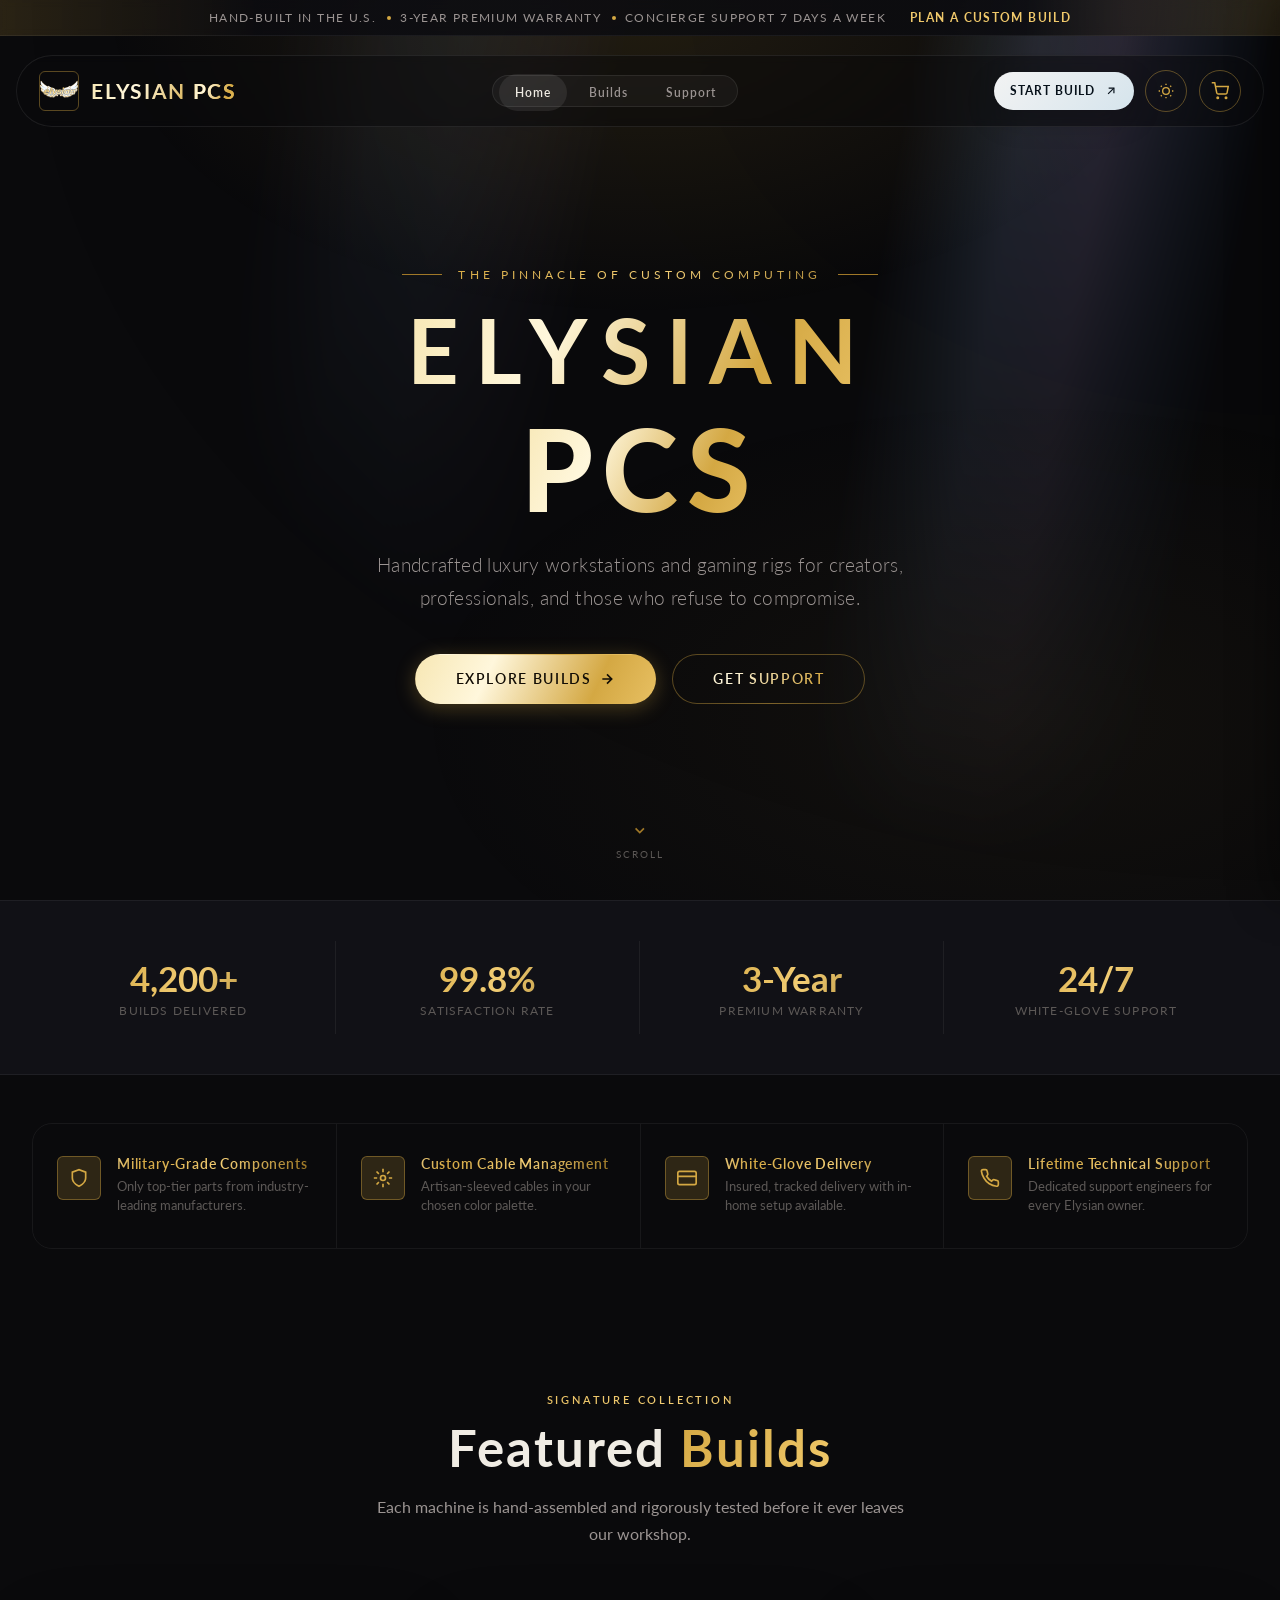
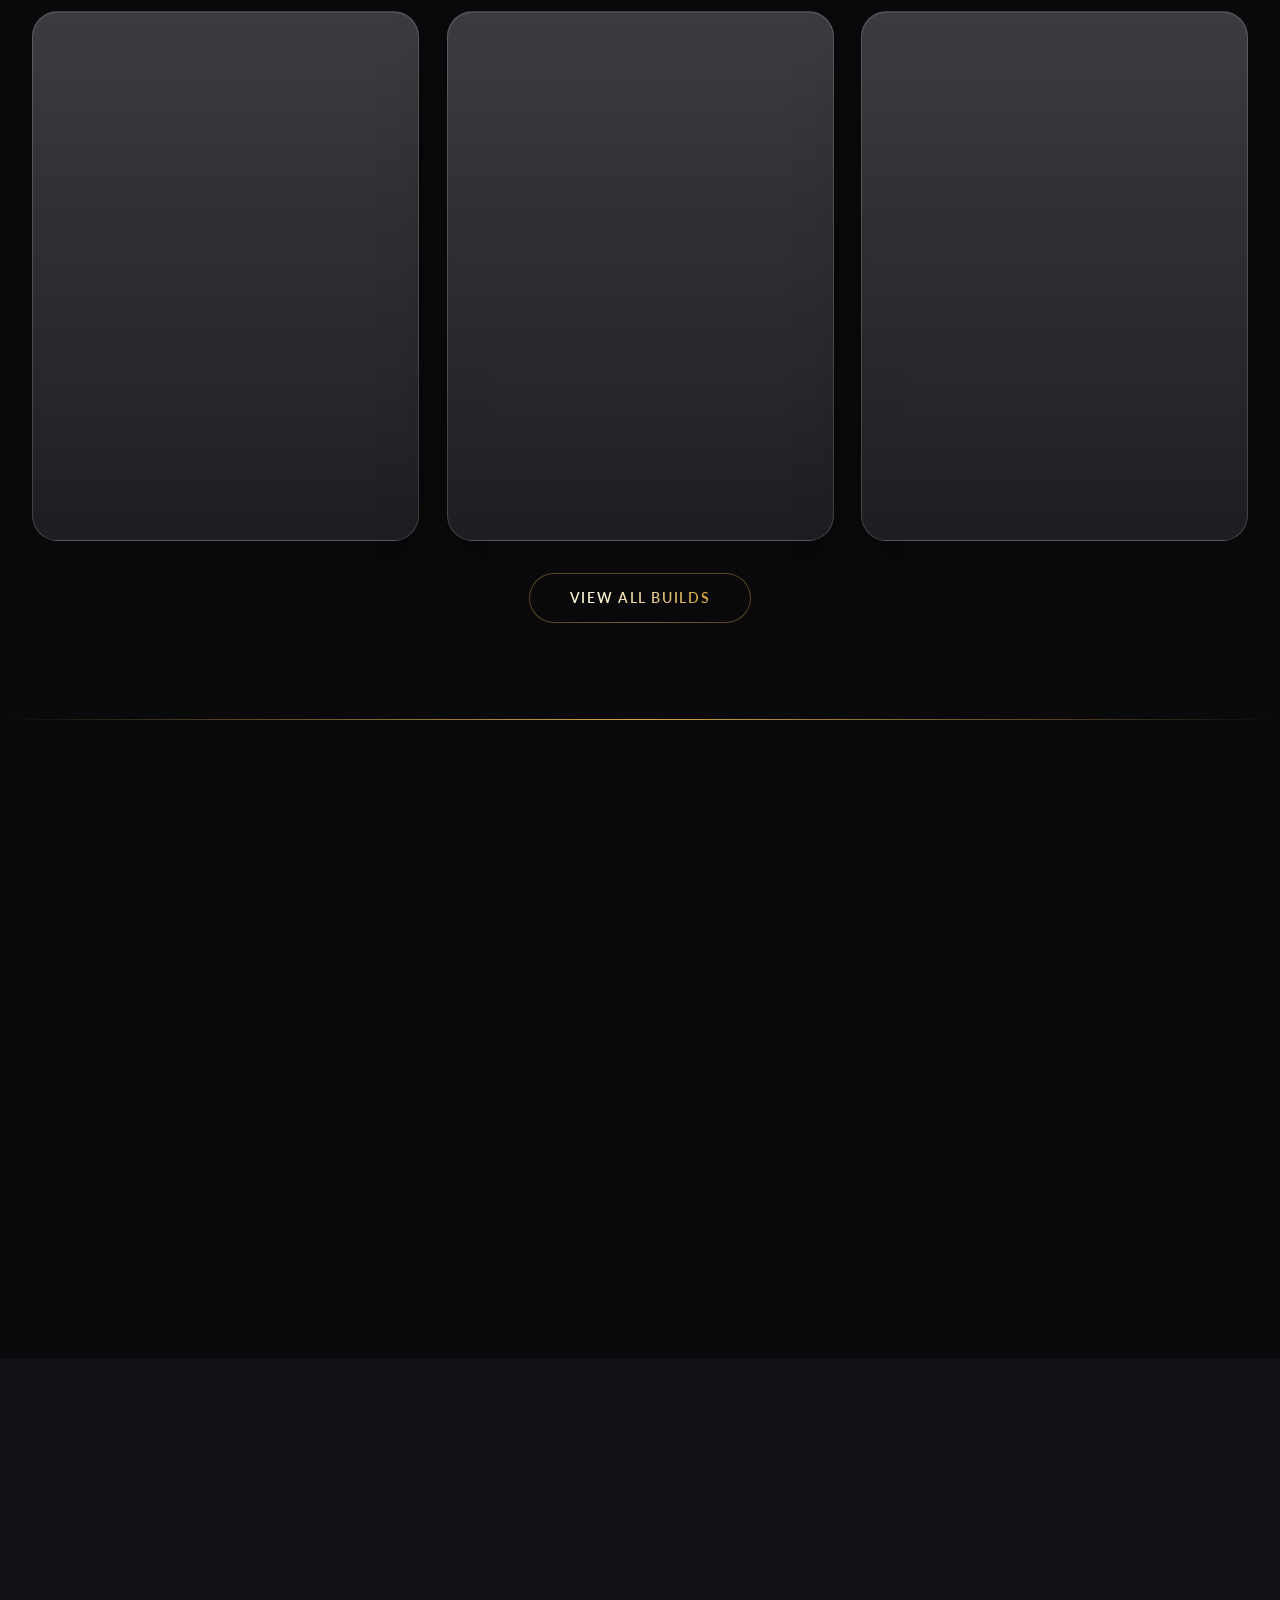
==== commit 7f360857: "Build admin, commerce, and support foundations" ====
--- a/files/index.html
+++ b/files/index.html
@@ -35,7 +35,7 @@
       -webkit-text-fill-color: transparent;
       background-clip: text;
       filter: drop-shadow(0 0 18px rgba(212, 168, 67, 0.18));
-      animation: heroWaveGold 8s ease-in-out infinite;
+      animation: heroWaveGold var(--hero-wave-speed) ease-in-out infinite;
     }
     .hero-title-wave .hero-title-top {
       font-size: clamp(2.7rem, 7vw, 6rem);
@@ -107,8 +107,8 @@
       box-shadow:
         0 24px 70px rgba(0,0,0,0.22),
         inset 0 1px 0 rgba(255,255,255,0.08);
-      backdrop-filter: blur(18px);
-      -webkit-backdrop-filter: blur(18px);
+      backdrop-filter: blur(var(--surface-blur));
+      -webkit-backdrop-filter: blur(var(--surface-blur));
     }
     [data-theme="light"] .builds-preview .pc-card {
       background:
@@ -142,6 +142,7 @@
       background:
         radial-gradient(circle at top, rgba(212,168,67,0.22), transparent 55%),
         linear-gradient(135deg,#171720,#0d0d14);
+      contain: layout paint;
     }
     [data-theme="light"] .builds-preview .pc-card-visual {
       border-color: rgba(122, 90, 18, 0.14);
@@ -170,12 +171,20 @@
       color: #fff8ea;
       font-size: 0.7rem;
       line-height: 1;
-      backdrop-filter: blur(8px);
+      backdrop-filter: blur(var(--surface-blur-soft));
     }
     [data-theme="light"] .builds-preview .pc-card-tag {
       background: rgba(255,255,255,0.7);
       color: #5d430f;
       border-color: rgba(122, 90, 18, 0.12);
+    }
+    html[data-effects="medium"] .hero-title-wave .hero-title-top,
+    html[data-effects="medium"] .hero-title-wave .hero-title-main {
+      filter: drop-shadow(0 0 12px rgba(212, 168, 67, 0.14));
+    }
+    html[data-effects="low"] .hero-title-wave .hero-title-top,
+    html[data-effects="low"] .hero-title-wave .hero-title-main {
+      filter: none;
     }
     .builds-preview .pc-card .card-body {
       position: relative;
--- a/files/style.css
+++ b/files/style.css
@@ -48,6 +48,22 @@
   --radius-md:      12px;
   --radius-lg:      20px;
   --radius-xl:      32px;
+
+  /* Effects */
+  --surface-blur: 20px;
+  --surface-blur-soft: 8px;
+  --aurora-blur: 10px;
+  --aurora-opacity: 0.45;
+  --aurora-speed: 60s;
+  --gold-wave-speed: 8s;
+  --hero-wave-speed: 8s;
+  --loader-glow-speed: 1.5s;
+  --loader-fill-speed: 1.5s;
+  --card-hover-lift: -4px;
+  --card-hover-shadow: var(--shadow-card), var(--shadow-gold);
+  --card-scale: 1.04;
+  --aurora-after-opacity: 1;
+  --aurora-after-blend: difference;
 }
 
 /* ── Light Mode Override ── */
@@ -115,6 +131,40 @@
 html {
   scroll-behavior: smooth;
   font-size: 16px;
+}
+
+html[data-effects="medium"] {
+  --surface-blur: 12px;
+  --surface-blur-soft: 5px;
+  --aurora-blur: 7px;
+  --aurora-opacity: 0.3;
+  --aurora-speed: 110s;
+  --gold-wave-speed: 12s;
+  --hero-wave-speed: 12s;
+  --loader-glow-speed: 2.2s;
+  --loader-fill-speed: 2s;
+  --card-hover-lift: -2px;
+  --card-hover-shadow: var(--shadow-card);
+  --card-scale: 1.02;
+  --aurora-after-opacity: 0.55;
+  --aurora-after-blend: normal;
+}
+
+html[data-effects="low"] {
+  --surface-blur: 4px;
+  --surface-blur-soft: 0px;
+  --aurora-blur: 4px;
+  --aurora-opacity: 0.16;
+  --aurora-speed: 150s;
+  --gold-wave-speed: 18s;
+  --hero-wave-speed: 18s;
+  --loader-glow-speed: 2.8s;
+  --loader-fill-speed: 2.4s;
+  --card-hover-lift: -1px;
+  --card-hover-shadow: var(--shadow-card);
+  --card-scale: 1.01;
+  --aurora-after-opacity: 0;
+  --aurora-after-blend: normal;
 }
 
 body {
@@ -141,9 +191,8 @@
 #aurora-layer {
   position: absolute;
   inset: -10px;
-  opacity: 0.45;
-  will-change: transform;
-  filter: blur(10px);
+  opacity: var(--aurora-opacity);
+  filter: blur(var(--aurora-blur));
 
   /* Dark mode aurora (default) */
   background-image:
@@ -160,10 +209,10 @@
       #93c5fd 20%,   /* blue-300  */
       #c4b5fd 25%,   /* violet-200 */
       #60a5fa 30%    /* blue-400  */
-    );
+  );
   background-size: 300%, 200%;
   background-position: 50% 50%, 50% 50%;
-  animation: aurora 60s linear infinite;
+  animation: aurora var(--aurora-speed) linear infinite;
 
   /* Mask: strong top-right fade like the component */
   -webkit-mask-image: radial-gradient(ellipse at 100% 0%, black 10%, transparent 70%);
@@ -189,17 +238,18 @@
       #93c5fd 20%,
       #c4b5fd 25%,
       #60a5fa 30%
-    );
+  );
   background-size: 200%, 100%;
-  background-attachment: fixed;
-  animation: aurora 60s linear infinite;
-  mix-blend-mode: difference;
+  background-attachment: scroll;
+  animation: aurora var(--aurora-speed) linear infinite;
+  mix-blend-mode: var(--aurora-after-blend);
+  opacity: var(--aurora-after-opacity);
 }
 
 /* ── Light mode aurora ── */
 [data-theme="light"] #aurora-layer {
   opacity: 0.25;
-  filter: blur(10px) invert(1);
+  filter: blur(var(--aurora-blur)) invert(1);
   background-image:
     repeating-linear-gradient(
       100deg,
@@ -256,8 +306,8 @@
   border-bottom: 1px solid var(--border-subtle);
   background:
     linear-gradient(90deg, rgba(212, 168, 67, 0.16), rgba(12, 12, 16, 0.88) 20%, rgba(12, 12, 16, 0.88) 80%, rgba(212, 168, 67, 0.16));
-  backdrop-filter: blur(18px);
-  -webkit-backdrop-filter: blur(18px);
+  backdrop-filter: blur(var(--surface-blur));
+  -webkit-backdrop-filter: blur(var(--surface-blur));
 }
 
 .site-ribbon-inner {
@@ -368,8 +418,8 @@
   align-items: center;
   justify-content: space-between;
   background: rgba(10, 10, 12, 0.52);
-  backdrop-filter: blur(20px) saturate(1.4);
-  -webkit-backdrop-filter: blur(20px) saturate(1.4);
+  backdrop-filter: blur(var(--surface-blur)) saturate(1.2);
+  -webkit-backdrop-filter: blur(var(--surface-blur)) saturate(1.2);
   border: 1px solid rgba(255,255,255,0.08);
   border-radius: 999px;
   max-width: min(1280px, calc(100% - 2rem));
@@ -531,7 +581,7 @@
   position: fixed;
   top: 72px; left: 0; right: 0;
   background: var(--bg-glass);
-  backdrop-filter: blur(20px);
+  backdrop-filter: blur(var(--surface-blur));
   border-bottom: 1px solid var(--border-gold);
   z-index: 999;
   padding: 1.5rem 2rem;
@@ -699,8 +749,8 @@
 .card:hover {
   background: var(--bg-card-hover);
   border-color: var(--border-gold);
-  transform: translateY(-4px);
-  box-shadow: var(--shadow-card), var(--shadow-gold);
+  transform: translateY(var(--card-hover-lift));
+  box-shadow: var(--card-hover-shadow);
 }
 
 .card-body { padding: 1.75rem; }
@@ -718,7 +768,7 @@
   display: block;
   transition: transform 0.6s var(--ease-gold);
 }
-.pc-card:hover .pc-card-image { transform: scale(1.04); }
+.pc-card:hover .pc-card-image { transform: scale(var(--card-scale)); }
 
 .pc-card-badge {
   position: absolute;
@@ -969,6 +1019,14 @@
   animation: scrollBounce 2s infinite;
 }
 .scroll-indicator svg { color: var(--gold-dim); }
+
+html[data-effects="medium"] .scroll-indicator {
+  animation-duration: 3.25s;
+}
+
+html[data-effects="low"] .scroll-indicator {
+  animation: none;
+}
 @keyframes scrollBounce {
   0%, 100% { transform: translateX(-50%) translateY(0); }
   50% { transform: translateX(-50%) translateY(8px); }
@@ -1024,7 +1082,7 @@
   opacity: 0;
   pointer-events: none;
   transition: opacity 0.3s ease;
-  backdrop-filter: blur(2px);
+  backdrop-filter: blur(var(--surface-blur-soft));
 }
 .cart-overlay.open { opacity: 1; pointer-events: all; }
 
@@ -1412,7 +1470,7 @@
   border-radius: 12px;
   border: 1px solid var(--border-gold);
   object-fit: contain;
-  animation: logoGlow 1.5s ease-in-out infinite alternate;
+  animation: logoGlow var(--loader-glow-speed) ease-in-out infinite alternate;
 }
 @keyframes logoGlow {
   from { box-shadow: 0 0 20px var(--gold-glow); }
@@ -1429,7 +1487,7 @@
   height: 100%;
   background: linear-gradient(90deg, var(--gold-dim), var(--gold-pure));
   border-radius: 2px;
-  animation: loaderFill 1.5s ease-in-out infinite;
+  animation: loaderFill var(--loader-fill-speed) ease-in-out infinite;
 }
 @keyframes loaderFill {
   0% { width: 0%; margin-left: 0; }
@@ -1447,7 +1505,7 @@
 .btn-primary:not(#btn-checkout) {
   background-image: var(--gold-wave-gradient);
   background-size: 220% 220%;
-  animation: goldWaveShift 8s ease-in-out infinite;
+  animation: goldWaveShift var(--gold-wave-speed) ease-in-out infinite;
   color: #120d05;
 }
 
@@ -1468,7 +1526,7 @@
 .footer-heading {
   background-image: var(--gold-wave-gradient);
   background-size: 220% 220%;
-  animation: goldWaveShift 8s ease-in-out infinite;
+  animation: goldWaveShift var(--gold-wave-speed) ease-in-out infinite;
   -webkit-background-clip: text;
   -webkit-text-fill-color: transparent;
   background-clip: text;
@@ -1504,7 +1562,20 @@
 .pc-card-badge {
   background-image: var(--gold-wave-gradient);
   background-size: 220% 220%;
-  animation: goldWaveShift 8s ease-in-out infinite;
+  animation: goldWaveShift var(--gold-wave-speed) ease-in-out infinite;
+}
+
+html[data-effects="low"] .pc-card-price,
+html[data-effects="low"] .section-eyebrow,
+html[data-effects="low"] .hero-eyebrow,
+html[data-effects="low"] .feature-title,
+html[data-effects="low"] .testimonial-author,
+html[data-effects="low"] .contact-label,
+html[data-effects="low"] .stat-number,
+html[data-effects="low"] .footer-heading,
+html[data-effects="low"] .pc-card-badge {
+  animation: none;
+  background-position: 50% 50%;
 }
 
 #btn-checkout,
@@ -1627,6 +1698,110 @@
   transform: translateY(0);
 }
 
+html.effects-paused #aurora-layer,
+html.effects-paused #aurora-layer::after,
+html.effects-paused .scroll-indicator,
+html.effects-paused .loader-logo,
+html.effects-paused .loader-bar-fill,
+html.effects-paused .btn-primary:not(#btn-checkout),
+html.effects-paused .btn-outline,
+html.effects-paused .btn-ghost,
+html.effects-paused .nav-logo span,
+html.effects-paused .pc-card-price,
+html.effects-paused .section-eyebrow,
+html.effects-paused .hero-eyebrow,
+html.effects-paused .feature-title,
+html.effects-paused .testimonial-author,
+html.effects-paused .contact-label,
+html.effects-paused .stat-number,
+html.effects-paused .footer-heading,
+html.effects-paused .pc-card-badge {
+  animation-play-state: paused !important;
+}
+
+html[data-effects="medium"] .animate__animated {
+  --animate-duration: 0.7s;
+}
+
+html[data-effects="low"] .animate__animated {
+  --animate-duration: 0.5s;
+}
+
+html[data-effects="low"] .animate__delay-1s,
+html[data-effects="low"] .animate__delay-2s {
+  animation-delay: 0s !important;
+}
+
+@supports (content-visibility: auto) {
+  .section,
+  .stats-bar,
+  .footer,
+  .pc-card,
+  .testimonial,
+  .process-step {
+    content-visibility: auto;
+  }
+
+  .section,
+  .footer {
+    contain-intrinsic-size: 1px 880px;
+  }
+
+  .stats-bar {
+    contain-intrinsic-size: 1px 180px;
+  }
+
+  .pc-card,
+  .testimonial,
+  .process-step {
+    contain-intrinsic-size: 1px 420px;
+  }
+}
+
+@media (prefers-reduced-motion: reduce) {
+  html {
+    scroll-behavior: auto;
+  }
+
+  #aurora-layer,
+  #aurora-layer::after,
+  .scroll-indicator,
+  .loader-logo,
+  .loader-bar-fill,
+  .btn-primary:not(#btn-checkout),
+  .btn-outline,
+  .btn-ghost,
+  .nav-logo span,
+  .pc-card-price,
+  .section-eyebrow,
+  .hero-eyebrow,
+  .feature-title,
+  .testimonial-author,
+  .contact-label,
+  .stat-number,
+  .footer-heading,
+  .pc-card-badge,
+  .animate__animated {
+    animation: none !important;
+  }
+
+  .reveal,
+  .card,
+  .pc-card-image,
+  .gallery-slide img,
+  .btn,
+  .modal,
+  .navbar,
+  .cart-sidebar {
+    transition-duration: 0.01ms !important;
+  }
+
+  .reveal {
+    opacity: 1;
+    transform: none;
+  }
+}
+
 /* ============================================================
    RESPONSIVE
    ============================================================ */
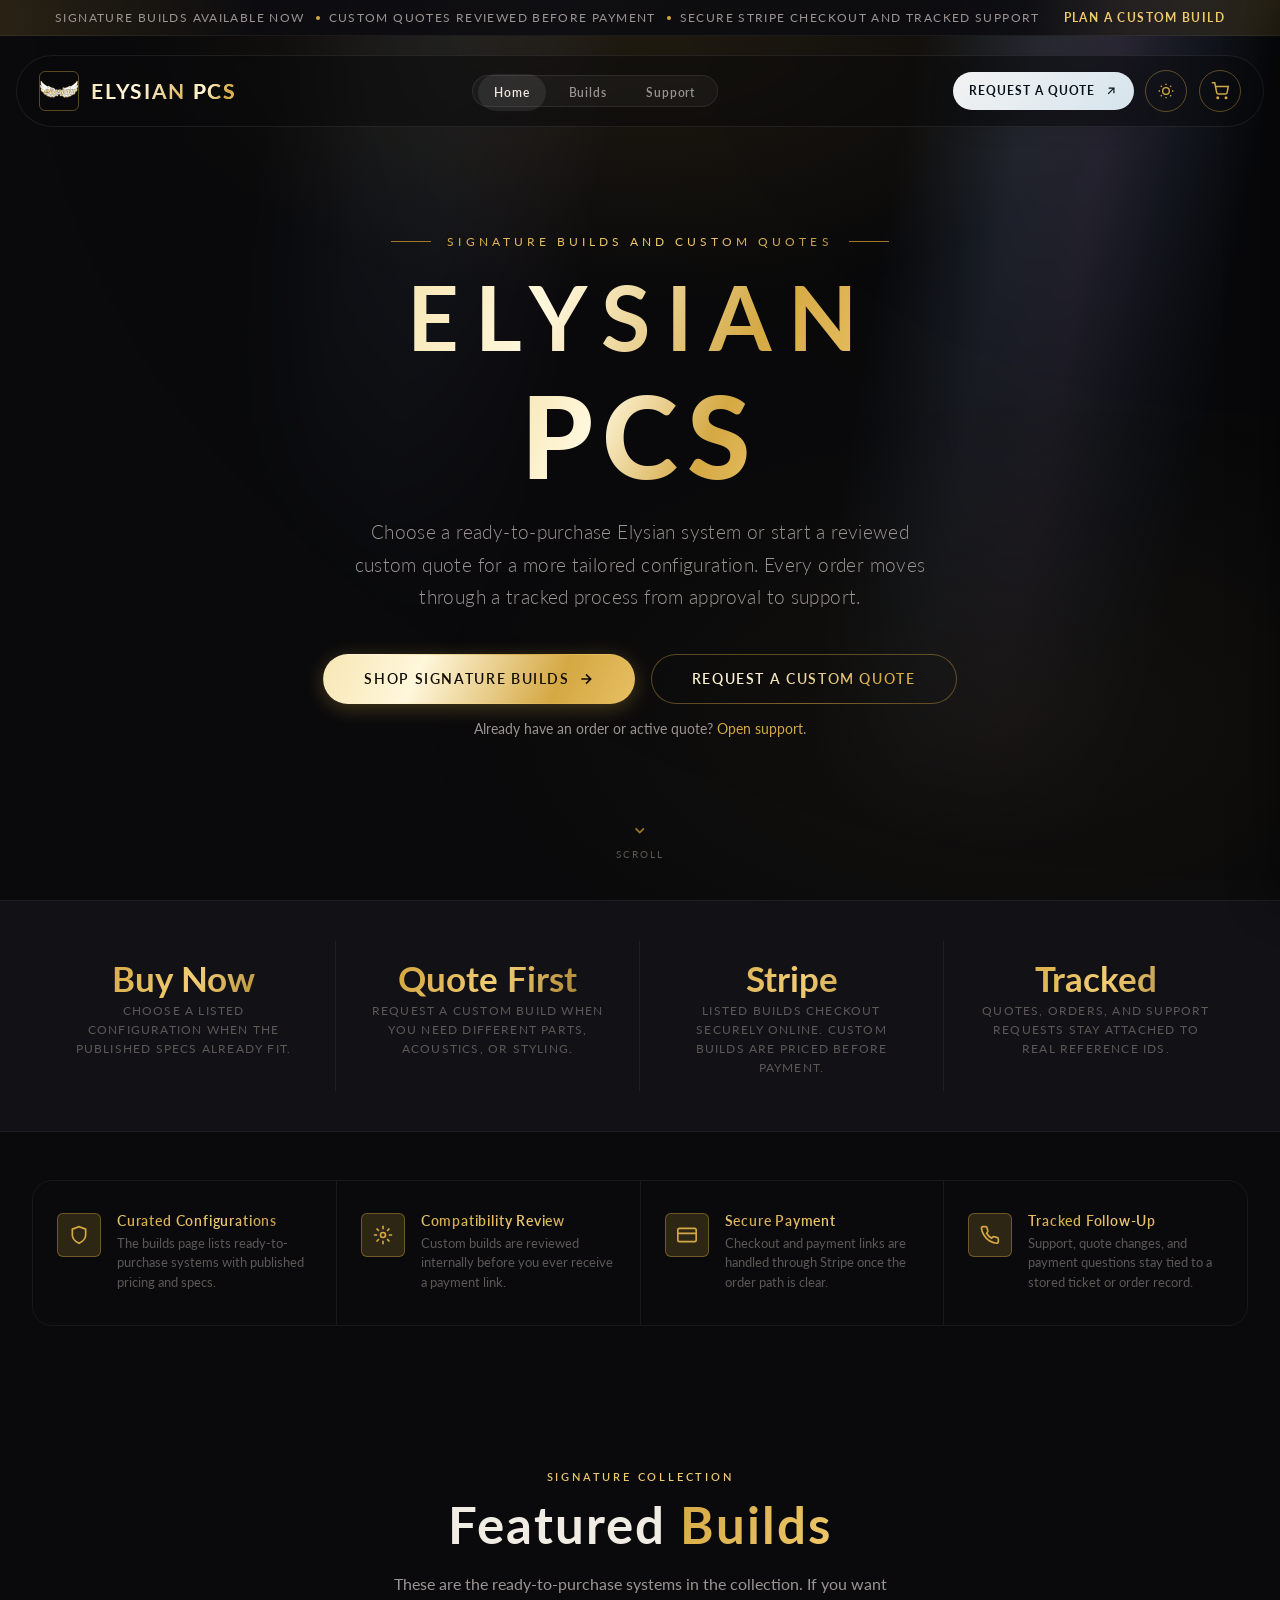
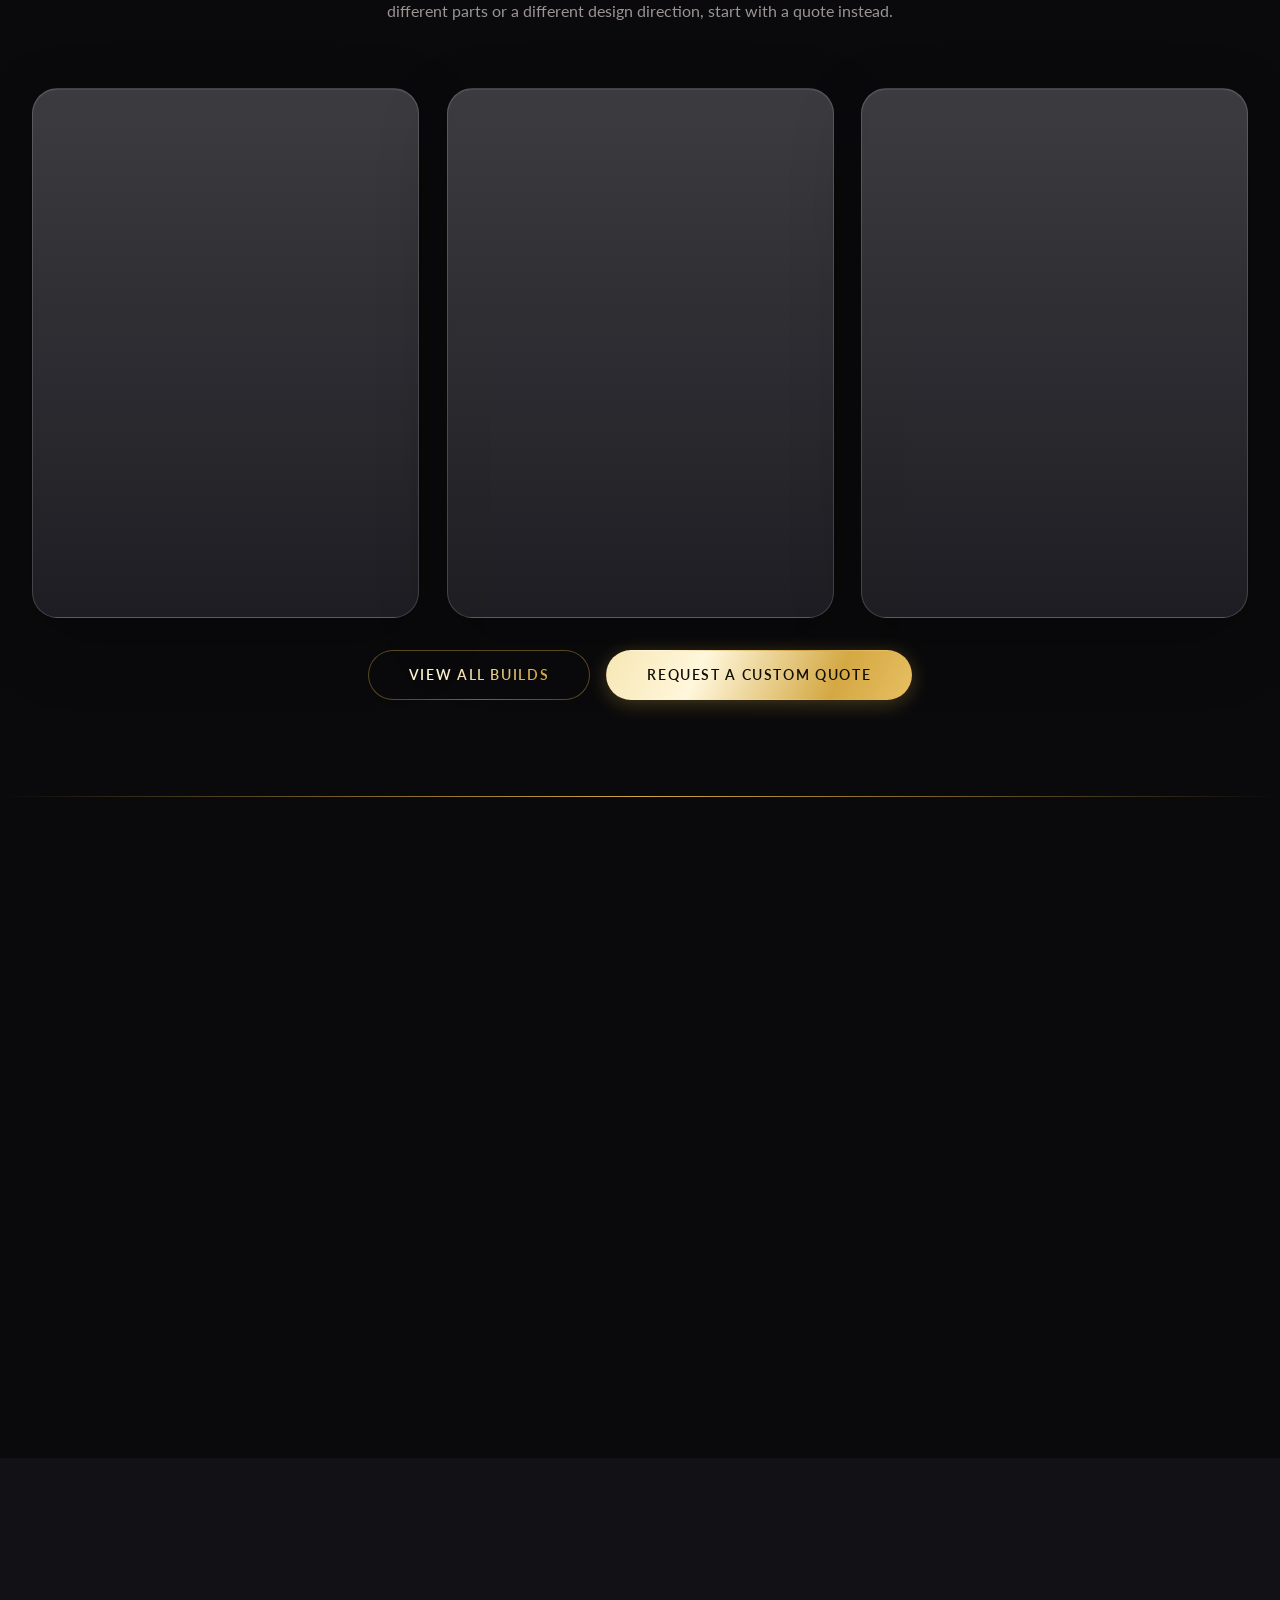
==== commit f8a81cd8: "Finalize release readiness and notifications" ====
--- a/files/index.html
+++ b/files/index.html
@@ -3,8 +3,8 @@
 <head>
   <meta charset="UTF-8">
   <meta name="viewport" content="width=device-width, initial-scale=1.0">
-  <meta name="description" content="Elysian PCs — Luxury custom computers built for those who demand the absolute best.">
-  <title>Elysian PCs — Luxury Custom Computers</title>
+  <meta name="description" content="Elysian PCs - premium custom computers with clear buy-now and quote-first paths, secure checkout, and tracked support.">
+  <title>Elysian PCs - Premium Custom Computers</title>
 
   <!-- Fonts -->
   <link rel="preconnect" href="https://fonts.googleapis.com">
@@ -48,6 +48,15 @@
       font-weight: 900;
       letter-spacing: 0.08em;
       text-transform: uppercase;
+    }
+    .hero-helper {
+      margin-top: 1rem;
+      font-size: 0.86rem;
+      color: var(--text-secondary);
+    }
+    .hero-helper a {
+      color: var(--gold-pure);
+      text-decoration: none;
     }
     @keyframes heroWaveGold {
       0% { background-position: 0% 50%; }
@@ -265,42 +274,26 @@
       justify-content: center;
     }
 
-    /* Testimonials */
-    .testimonial {
+    /* Assurance cards */
+    .assurance-card {
       background: var(--bg-card);
       border: 1px solid var(--border-subtle);
       border-radius: var(--radius-lg);
       padding: 2rem;
-      position: relative;
       transition: all var(--transition);
     }
-    .testimonial:hover { border-color: var(--border-gold); transform: translateY(-4px); }
-    .testimonial::before {
-      content: '"';
-      position: absolute;
-      top: -0.5rem; left: 1.5rem;
+    .assurance-card:hover { border-color: var(--border-gold); transform: translateY(-4px); }
+    .assurance-title {
       font-family: var(--font-display);
-      font-size: 4rem;
-      color: var(--gold-dim);
-      line-height: 1;
-    }
-    .testimonial-text {
+      font-size: 1rem;
+      margin-bottom: 0.7rem;
+      letter-spacing: 0.05em;
+    }
+    .assurance-text {
       font-size: 0.93rem;
       color: var(--text-secondary);
       line-height: 1.7;
-      margin-bottom: 1.25rem;
-      padding-top: 1rem;
-    }
-    .testimonial-author {
-      font-family: var(--font-display);
-      font-size: 0.8rem;
-      color: var(--gold-pure);
-      letter-spacing: 0.08em;
-    }
-    .testimonial-role {
-      font-size: 0.75rem;
-      color: var(--text-muted);
-      margin-top: 0.2rem;
+      margin: 0;
     }
 
     /* CTA Banner */
@@ -374,23 +367,24 @@
   <section class="hero">
     <div class="hero-bg-gradient"></div>
     <div class="hero-content animate__animated animate__fadeIn">
-      <div class="hero-eyebrow">The Pinnacle of Custom Computing</div>
+      <div class="hero-eyebrow">Signature Builds and Custom Quotes</div>
       <h1 class="hero-title hero-title-wave">
         <span class="hero-title-top">Elysian</span>
-        <span class="hero-title-main">Pcs</span>
+        <span class="hero-title-main">PCs</span>
       </h1>
       <p class="hero-subtitle">
-        Handcrafted luxury workstations and gaming rigs for creators, professionals, and those who refuse to compromise.
+        Choose a ready-to-purchase Elysian system or start a reviewed custom quote for a more tailored configuration. Every order moves through a tracked process from approval to support.
       </p>
       <div class="hero-actions">
         <a href="builds.html" class="btn btn-primary btn-lg animate__animated animate__slideInUp animate__delay-1s">
-          Explore Builds
+          Shop Signature Builds
           <svg width="16" height="16" viewBox="0 0 24 24" fill="none" stroke="currentColor" stroke-width="2.5"><path d="M5 12h14M12 5l7 7-7 7"/></svg>
         </a>
-        <a href="support.html" class="btn btn-outline btn-lg animate__animated animate__slideInUp animate__delay-1s">
-          Get Support
+        <a href="request-quote.html" class="btn btn-outline btn-lg animate__animated animate__slideInUp animate__delay-1s">
+          Request a Custom Quote
         </a>
       </div>
+      <div class="hero-helper">Already have an order or active quote? <a href="support.html">Open support</a>.</div>
     </div>
     <div class="scroll-indicator">
       <svg width="20" height="20" viewBox="0 0 24 24" fill="none" stroke="currentColor" stroke-width="2">
@@ -407,20 +401,20 @@
     <div class="container">
       <div class="stats-grid">
         <div class="stat-item">
-          <span class="stat-number">4,200+</span>
-          <span class="stat-label">Builds Delivered</span>
+          <span class="stat-number">Buy Now</span>
+          <span class="stat-label">Choose a listed configuration when the published specs already fit.</span>
         </div>
         <div class="stat-item">
-          <span class="stat-number">99.8%</span>
-          <span class="stat-label">Satisfaction Rate</span>
+          <span class="stat-number">Quote First</span>
+          <span class="stat-label">Request a custom build when you need different parts, acoustics, or styling.</span>
         </div>
         <div class="stat-item">
-          <span class="stat-number">3-Year</span>
-          <span class="stat-label">Premium Warranty</span>
+          <span class="stat-number">Stripe</span>
+          <span class="stat-label">Listed builds checkout securely online. Custom builds are priced before payment.</span>
         </div>
         <div class="stat-item">
-          <span class="stat-number">24/7</span>
-          <span class="stat-label">White-Glove Support</span>
+          <span class="stat-number">Tracked</span>
+          <span class="stat-label">Quotes, orders, and support requests stay attached to real reference IDs.</span>
         </div>
       </div>
     </div>
@@ -436,8 +430,8 @@
           <svg width="20" height="20" viewBox="0 0 24 24" fill="none" stroke="currentColor" stroke-width="2"><path d="M12 22s8-4 8-10V5l-8-3-8 3v7c0 6 8 10 8 10z"/></svg>
         </div>
         <div>
-          <div class="feature-title">Military-Grade Components</div>
-          <div class="feature-text">Only top-tier parts from industry-leading manufacturers.</div>
+          <div class="feature-title">Curated Configurations</div>
+          <div class="feature-text">The builds page lists ready-to-purchase systems with published pricing and specs.</div>
         </div>
       </div>
       <div class="feature-item">
@@ -445,8 +439,8 @@
           <svg width="20" height="20" viewBox="0 0 24 24" fill="none" stroke="currentColor" stroke-width="2"><circle cx="12" cy="12" r="3"/><path d="M12 1v4M12 19v4M4.22 4.22l2.83 2.83M16.95 16.95l2.83 2.83M1 12h4M19 12h4M4.22 19.78l2.83-2.83M16.95 7.05l2.83-2.83"/></svg>
         </div>
         <div>
-          <div class="feature-title">Custom Cable Management</div>
-          <div class="feature-text">Artisan-sleeved cables in your chosen color palette.</div>
+          <div class="feature-title">Compatibility Review</div>
+          <div class="feature-text">Custom builds are reviewed internally before you ever receive a payment link.</div>
         </div>
       </div>
       <div class="feature-item">
@@ -454,8 +448,8 @@
           <svg width="20" height="20" viewBox="0 0 24 24" fill="none" stroke="currentColor" stroke-width="2"><rect x="1" y="4" width="22" height="16" rx="2" ry="2"/><line x1="1" y1="10" x2="23" y2="10"/></svg>
         </div>
         <div>
-          <div class="feature-title">White-Glove Delivery</div>
-          <div class="feature-text">Insured, tracked delivery with in-home setup available.</div>
+          <div class="feature-title">Secure Payment</div>
+          <div class="feature-text">Checkout and payment links are handled through Stripe once the order path is clear.</div>
         </div>
       </div>
       <div class="feature-item">
@@ -463,8 +457,8 @@
           <svg width="20" height="20" viewBox="0 0 24 24" fill="none" stroke="currentColor" stroke-width="2"><path d="M22 16.92v3a2 2 0 0 1-2.18 2 19.79 19.79 0 0 1-8.63-3.07A19.5 19.5 0 0 1 4.69 12 19.79 19.79 0 0 1 1.61 3.56 2 2 0 0 1 3.58 2h3a2 2 0 0 1 2 1.72c.127.96.361 1.903.7 2.81a2 2 0 0 1-.45 2.11L7.91 9.91a16 16 0 0 0 6 6l1.27-1.27a2 2 0 0 1 2.11-.45c.907.339 1.85.573 2.81.7A2 2 0 0 1 22 16.92z"/></svg>
         </div>
         <div>
-          <div class="feature-title">Lifetime Technical Support</div>
-          <div class="feature-text">Dedicated support engineers for every Elysian owner.</div>
+          <div class="feature-title">Tracked Follow-Up</div>
+          <div class="feature-text">Support, quote changes, and payment questions stay tied to a stored ticket or order record.</div>
         </div>
       </div>
     </div>
@@ -478,7 +472,7 @@
       <div class="section-header reveal">
         <span class="section-eyebrow">Signature Collection</span>
         <h2 class="section-title">Featured <span class="text-gold">Builds</span></h2>
-        <p class="section-subtitle">Each machine is hand-assembled and rigorously tested before it ever leaves our workshop.</p>
+        <p class="section-subtitle">These are the ready-to-purchase systems in the collection. If you want different parts or a different design direction, start with a quote instead.</p>
       </div>
 
       <div class="grid-3" id="featured-builds-grid">
@@ -604,7 +598,10 @@
       </div>
 
       <div class="text-center mt-4 reveal">
-        <a href="builds.html" class="btn btn-outline btn-lg">View All Builds</a>
+        <div class="hero-actions" style="justify-content:center;">
+          <a href="builds.html" class="btn btn-outline btn-lg">View All Builds</a>
+          <a href="request-quote.html" class="btn btn-primary btn-lg">Request a Custom Quote</a>
+        </div>
       </div>
     </div>
   </section>
@@ -624,29 +621,29 @@
         <div class="process-step reveal delay-1">
           <div class="step-number">01</div>
           <div>
-            <div class="step-title">Choose Your Build</div>
-            <div class="step-text">Browse our curated collection of pre-configured signature machines or reach out to configure a fully custom build tailored to your exact workload.</div>
+            <div class="step-title">Choose the right path</div>
+            <div class="step-text">Use the builds page when a listed configuration already fits, or request a custom quote when the system needs to be refined around your workload and preferences.</div>
           </div>
         </div>
         <div class="process-step reveal delay-2">
           <div class="step-number">02</div>
           <div>
-            <div class="step-title">Secure Checkout</div>
-            <div class="step-text">Complete your purchase via our encrypted Stripe payment system. All transactions are fully secured and protected.</div>
+            <div class="step-title">Review or checkout</div>
+            <div class="step-text">Listed builds can move through secure Stripe checkout immediately. Custom builds are reviewed, priced, and approved before payment is requested.</div>
           </div>
         </div>
         <div class="process-step reveal delay-3">
           <div class="step-number">03</div>
           <div>
-            <div class="step-title">Expert Assembly</div>
-            <div class="step-text">Your machine is hand-assembled by our master builders in our climate-controlled workshop, stress-tested for 72 hours straight.</div>
+            <div class="step-title">Confirm the build</div>
+            <div class="step-text">The final configuration, order record, and payment status stay linked so the work can be tracked cleanly from approval through fulfillment.</div>
           </div>
         </div>
         <div class="process-step reveal delay-4">
           <div class="step-number">04</div>
           <div>
-            <div class="step-title">White-Glove Delivery</div>
-            <div class="step-text">Your build arrives in a custom Elysian flight case, fully insured, with complimentary in-home setup service available nationwide.</div>
+            <div class="step-title">Stay supported</div>
+            <div class="step-text">Questions after approval or payment go into a tracked support workflow with ticket IDs, linked references, and stored history.</div>
           </div>
         </div>
       </div>
@@ -659,24 +656,21 @@
   <section class="section" style="background: var(--bg-secondary);">
     <div class="container">
       <div class="section-header reveal">
-        <span class="section-eyebrow">Client Voices</span>
-        <h2 class="section-title">What Our <span class="text-gold">Clients</span> Say</h2>
+        <span class="section-eyebrow">Purchase With Clarity</span>
+        <h2 class="section-title">Know <span class="text-gold">What Happens</span> Next</h2>
       </div>
       <div class="grid-3">
-        <div class="testimonial reveal delay-1">
-          <p class="testimonial-text">The Sovereign X is hands-down the most powerful and beautiful machine I've ever owned. The cable management alone is a work of art.</p>
-          <div class="testimonial-author">Marcus K.</div>
-          <div class="testimonial-role">3D Artist & Director</div>
-        </div>
-        <div class="testimonial reveal delay-2">
-          <p class="testimonial-text">I've used a dozen different custom builders. Elysian is in a completely different league. The attention to detail is unreal.</p>
-          <div class="testimonial-author">Priya S.</div>
-          <div class="testimonial-role">Senior Software Engineer</div>
-        </div>
-        <div class="testimonial reveal delay-3">
-          <p class="testimonial-text">From ordering to white-glove setup at my studio, the entire experience was flawless. This is what premium truly means.</p>
-          <div class="testimonial-author">Damian V.</div>
-          <div class="testimonial-role">Professional Esports Athlete</div>
+        <div class="assurance-card reveal delay-1">
+          <div class="assurance-title">Listed builds are for immediate checkout</div>
+          <p class="assurance-text">Use the published collection when you want a clearly priced configuration you can add to cart and purchase now.</p>
+        </div>
+        <div class="assurance-card reveal delay-2">
+          <div class="assurance-title">Custom systems begin with review</div>
+          <p class="assurance-text">If you need different parts, tighter acoustic goals, or a specific visual direction, the quote path gives you compatibility review before payment.</p>
+        </div>
+        <div class="assurance-card reveal delay-3">
+          <div class="assurance-title">Support stays tied to the work</div>
+          <p class="assurance-text">Orders, quotes, and support tickets keep reference IDs so follow-up stays traceable instead of starting over each time.</p>
         </div>
       </div>
     </div>
@@ -688,11 +682,11 @@
   <section class="section">
     <div class="container reveal">
       <div class="cta-banner">
-        <h2>Ready to Build <span class="text-gold">Your Legacy?</span></h2>
-        <p>Join thousands of professionals who trust Elysian PCs to power their most demanding work.</p>
+        <h2>Ready to Choose <span class="text-gold">Your Path?</span></h2>
+        <p>Shop a listed build today or start a custom quote for a reviewed configuration with pricing before payment.</p>
         <div class="hero-actions">
           <a href="builds.html" class="btn btn-primary btn-lg">Shop All Builds</a>
-          <a href="support.html" class="btn btn-outline btn-lg">Talk to an Expert</a>
+          <a href="request-quote.html" class="btn btn-outline btn-lg">Request a Quote</a>
         </div>
       </div>
     </div>
